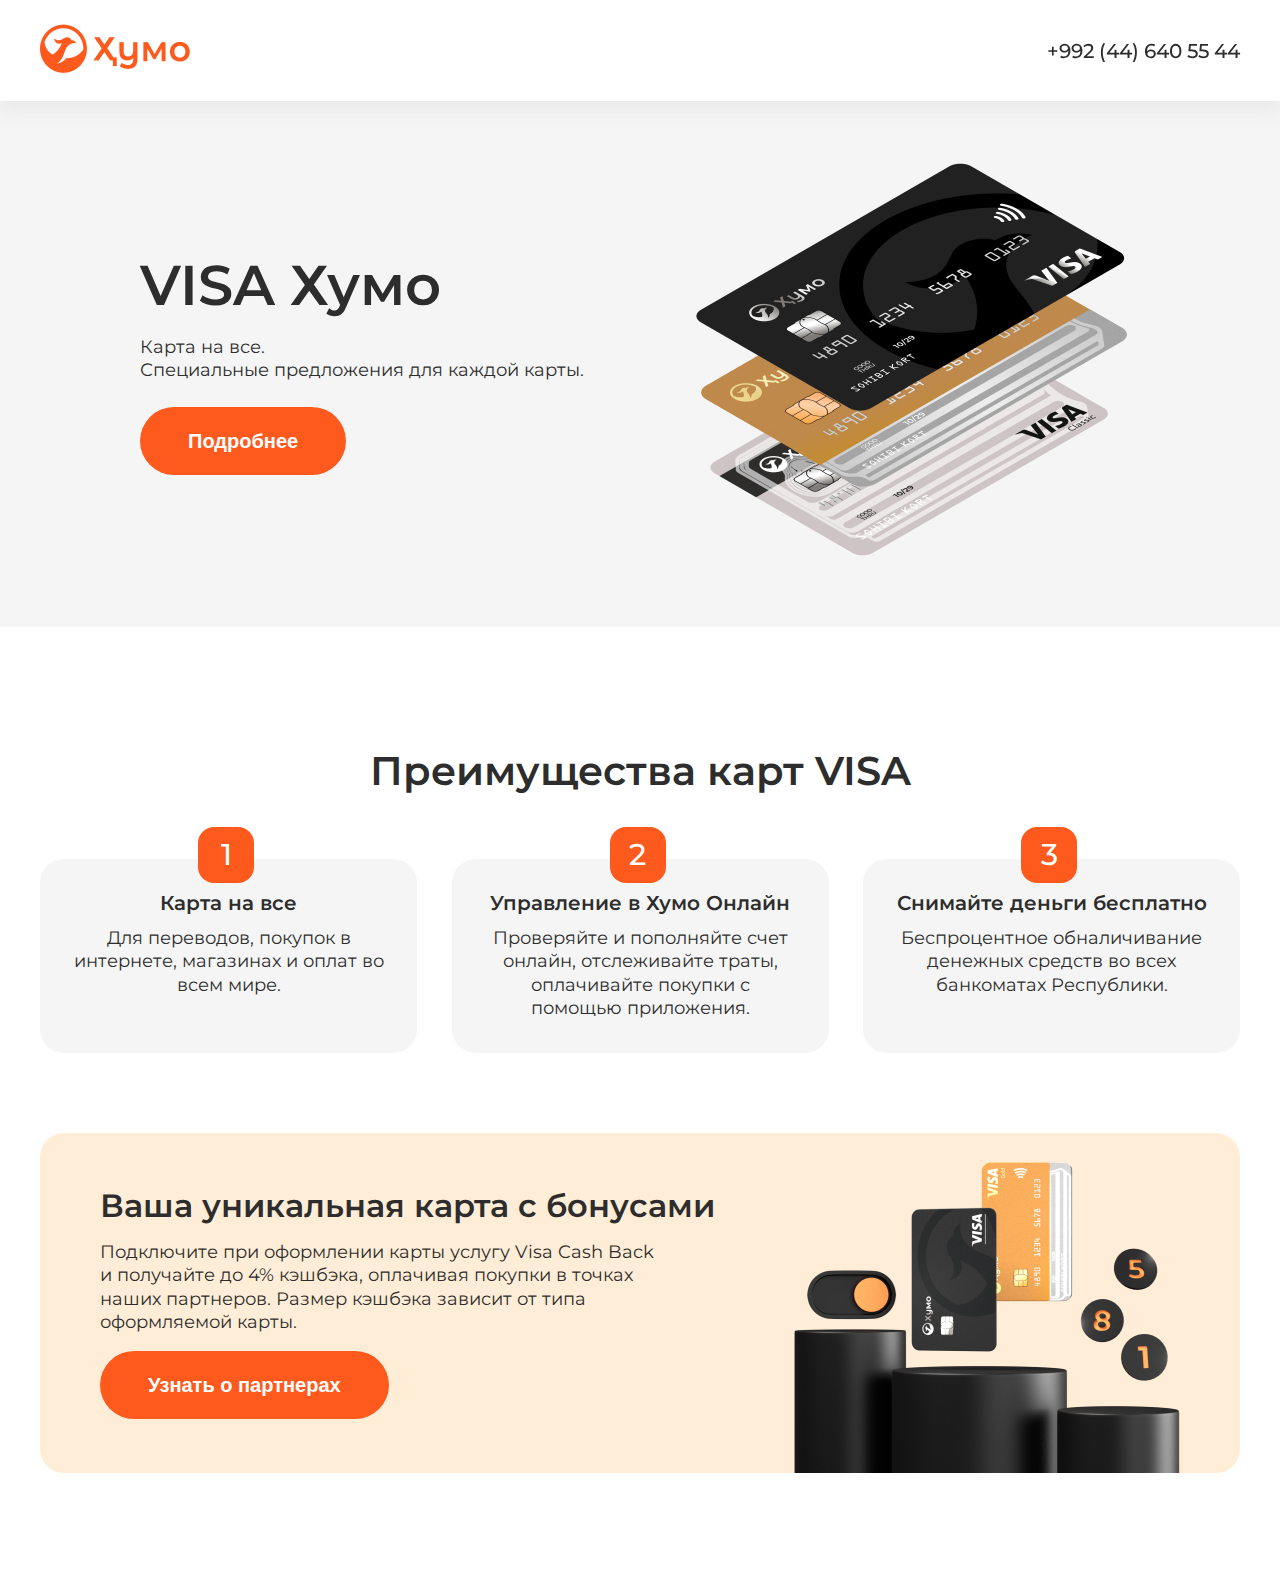
==== LandingPages/Visa/src/index.html @ 2d524076 "Added cashback banner" ====
<!DOCTYPE html>
<html lang="ru">
<head>
    <meta charset="UTF-8">
    <meta http-equiv="X-UA-Compatible" content="IE=edge">
    <meta name="viewport" content="width=device-width, initial-scale=1.0">
    <meta name="author" content="Nurullaev Mukhammad">
    <meta name="description" content="Landing page Visa Humo">
    <title>Document</title>
    <link rel="stylesheet" href="css/style.css">
    <link rel="preconnect" href="https://fonts.googleapis.com">
    <link rel="preconnect" href="https://fonts.gstatic.com" crossorigin>
    <link href="https://fonts.googleapis.com/css2?family=Montserrat:wght@400;500;600&display=swap" rel="stylesheet">
</head>
<body>

    <header>
        <nav class="menu">
            <div class="container">
                <ul class="menu__wrapper">
                    <li class="menu__item">
                        <a href="https://humo.tj/ru/" target="_blank">
                            <img src="img/logo/Main Logo.png" alt="Humo logo" class="menu__logo">
                        </a>
                    </li>
                    <li class="menu__item">
                        <a href="992446405544" class="menu__phone">+992 (44) 640 55 44</a>
                    </li>
                </ul>
            </div>
        </nav>
    </header>

    <main>
        <section class="promo">
            <div class="container">
                <div class="promo__wrapper">
                    <div class="promo__content">
                        <h1 class="promo__h1">VISA Хумо</h1>
                        <div class="promo__description">Карта на все.<br>Специальные предложения для каждой карты. </div>
                        <button class="promo__button" type="submit">Подробнее</button>
                    </div>
                    <img src="img/promo/Group 267.png" alt="Visa cards" class="promo__productImg">
                </div>
            </div>
        </section>

        <section class="advantage">
            <div class="container">
                <h2 class="advantage__h2">Преимущества карт VISA</h2>
                <div class="advantage__wrapper">
                    <div class="advantage__item">
                        <div class="advantage__number">1</div>
                        <div class="advantage__content">
                            <p class="advantage__title">Карта на все</p>
                            <p class="advantage__description">Для переводов, покупок в интернете, магазинах и оплат во всем мире.</p>
                        </div>
                    </div>
                    <div class="advantage__item">
                        <div class="advantage__number">2</div>
                        <div class="advantage__content">
                            <p class="advantage__title">Управление в Хумо Онлайн</p>
                            <p class="advantage__description">Проверяйте и пополняйте счет онлайн, отслеживайте траты, оплачивайте покупки с помощью приложения.</p>
                        </div>
                    </div>
                    <div class="advantage__item">
                        <div class="advantage__number">3</div>
                        <div class="advantage__content">
                            <p class="advantage__title">Снимайте деньги бесплатно</p>
                            <p class="advantage__description">Беспроцентное обналичивание денежных средств во всех банкоматах Республики.</p>
                        </div>
                    </div>
                </div>
            </div>
        </section>

        <section class="bonus">
            <div class="container">
                <div class="bonus__wrapper">
                    <div class="bonus__content">
                        <h3 class="bonus__h3">Ваша уникальная карта с бонусами</h3>
                        <p class="bonus__description">Подключите при оформлении карты услугу Visa Cash Back и получайте до 4% кэшбэка, оплачивая покупки в точках наших партнеров. Размер кэшбэка зависит от типа оформляемой карты.</p>
                        <button class="bonus__button" type="submit">Узнать о партнерах</button>
                    </div>
                    <img src="img/bonus/muhammad 9.png" alt="bonus img" class="bonus__img">
                </div>
            </div>
        </section>
    </main>
    <footer></footer>
</body>
</html>
---- LandingPages/Visa/src/css/style.css ----
@charset "UTF-8";
/* line 1, ../../../OneDrive/Рабочий стол/Humo/LandingPages/Visa/src/scss/style.scss */
* {
  padding: 0;
  margin: 0;
  box-sizing: border-box;
}

/* line 7, ../../../OneDrive/Рабочий стол/Humo/LandingPages/Visa/src/scss/style.scss */
html {
  font-family: 'Montserrat', sans-serif;
}

/* import base files */
/* background-color */
/* global-link-style */
/* global-hedline-styles */
/* global-text-style */
/* global-buttons-style */
/* import block files */
/* line 1, ../../../OneDrive/Рабочий стол/Humo/LandingPages/Visa/src/scss/blocks/_container.scss */
.container {
  max-width: 1200px;
  margin: 0 auto;
}

/* line 1, ../../../OneDrive/Рабочий стол/Humo/LandingPages/Visa/src/scss/blocks/_promo.scss */
.promo {
  background-color: #F5F5F5;
  padding: 160px 0 60px 0;
  margin-bottom: 120px;
}

/* line 6, ../../../OneDrive/Рабочий стол/Humo/LandingPages/Visa/src/scss/blocks/_promo.scss */
.promo__wrapper {
  width: 1000px;
  display: flex;
  justify-content: space-between;
  align-items: center;
  margin: 0 auto;
}

/* line 14, ../../../OneDrive/Рабочий стол/Humo/LandingPages/Visa/src/scss/blocks/_promo.scss */
.promo__h1 {
  font-size: 56px;
  font-weight: 600;
  line-height: 120%;
  color: #2d2d2d;
  margin-bottom: 16px;
}

/* line 19, ../../../OneDrive/Рабочий стол/Humo/LandingPages/Visa/src/scss/blocks/_promo.scss */
.promo__description {
  font-size: 18px;
  font-weight: 400;
  line-height: 130%;
  color: #2d2d2d;
  margin-bottom: 24px;
}

/* line 24, ../../../OneDrive/Рабочий стол/Humo/LandingPages/Visa/src/scss/blocks/_promo.scss */
.promo__button {
  background-color: #FF5A1E;
  border-radius: 100px;
  padding: 24px 48px;
  border: none;
  font-size: 20px;
  font-weight: 600;
  line-height: 100%;
  color: #fff;
}

/* line 28, ../../../OneDrive/Рабочий стол/Humo/LandingPages/Visa/src/scss/blocks/_promo.scss */
.promo__productImg {
  width: 450px;
}

/* line 1, ../../../OneDrive/Рабочий стол/Humo/LandingPages/Visa/src/scss/blocks/_header.scss */
.menu {
  background-color: #fff;
  box-shadow: 0px 8px 16px rgba(196, 196, 196, 0.25);
  position: fixed;
  top: 0;
  left: 0;
  width: 100%;
}

/* line 9, ../../../OneDrive/Рабочий стол/Humo/LandingPages/Visa/src/scss/blocks/_header.scss */
.menu__wrapper {
  padding: 24px 0;
  display: flex;
  justify-content: space-between;
  align-items: center;
}

/* line 17, ../../../OneDrive/Рабочий стол/Humo/LandingPages/Visa/src/scss/blocks/_header.scss */
.menu__logo {
  width: 150px;
}

/* line 21, ../../../OneDrive/Рабочий стол/Humo/LandingPages/Visa/src/scss/blocks/_header.scss */
.menu__phone {
  font-size: 20px;
  font-weight: 500;
  line-height: 130%;
  text-decoration: none;
  color: #2d2d2d;
}

/* line 24, ../../../OneDrive/Рабочий стол/Humo/LandingPages/Visa/src/scss/blocks/_header.scss */
.menu__item {
  list-style-type: none;
}

/* line 1, ../../../OneDrive/Рабочий стол/Humo/LandingPages/Visa/src/scss/blocks/_advantage.scss */
.advantage {
  margin-bottom: 80px;
}

/* line 4, ../../../OneDrive/Рабочий стол/Humo/LandingPages/Visa/src/scss/blocks/_advantage.scss */
.advantage__h2 {
  font-size: 40px;
  font-weight: 600;
  line-height: 120%;
  color: #2d2d2d;
  text-align: center;
  margin-bottom: 64px;
}

/* line 9, ../../../OneDrive/Рабочий стол/Humo/LandingPages/Visa/src/scss/blocks/_advantage.scss */
.advantage__wrapper {
  display: flex;
  justify-content: space-between;
  align-self: center;
}

/* line 15, ../../../OneDrive/Рабочий стол/Humo/LandingPages/Visa/src/scss/blocks/_advantage.scss */
.advantage__item {
  max-width: 377px;
  max-height: 202px;
  background-color: #F5F5F5;
  border-radius: 24px;
  padding: 32px 0;
  position: relative;
  z-index: -1;
}

/* line 25, ../../../OneDrive/Рабочий стол/Humo/LandingPages/Visa/src/scss/blocks/_advantage.scss */
.advantage__number {
  font-size: 30px;
  font-weight: 500;
  line-height: 120%;
  color: #fff;
  display: flex;
  justify-content: center;
  align-items: center;
  border-radius: 16px;
  background-color: #FF5A1E;
  width: 56px;
  height: 56px;
  position: absolute;
  top: -32px;
  left: 42%;
  margin-bottom: 18px;
}

/* line 43, ../../../OneDrive/Рабочий стол/Humo/LandingPages/Visa/src/scss/blocks/_advantage.scss */
.advantage__content {
  padding: 0 32px;
}

/* line 47, ../../../OneDrive/Рабочий стол/Humo/LandingPages/Visa/src/scss/blocks/_advantage.scss */
.advantage__title {
  font-size: 20px;
  font-weight: 600;
  line-height: 120%;
  color: #2d2d2d;
  text-align: center;
  margin-bottom: 12px;
}

/* line 56, ../../../OneDrive/Рабочий стол/Humo/LandingPages/Visa/src/scss/blocks/_advantage.scss */
.advantage__description {
  font-size: 18px;
  font-weight: 400;
  line-height: 130%;
  color: #2d2d2d;
  text-align: center;
}

/* line 1, ../../../OneDrive/Рабочий стол/Humo/LandingPages/Visa/src/scss/blocks/_bonus.scss */
.bonus {
  margin-bottom: 120px;
}

/* line 4, ../../../OneDrive/Рабочий стол/Humo/LandingPages/Visa/src/scss/blocks/_bonus.scss */
.bonus__wrapper {
  max-width: 1200px;
  max-height: 340px;
  background-color: #FFEDD7;
  display: flex;
  justify-content: space-between;
  align-items: center;
  padding: 0 60px;
  border-radius: 24px;
}

/* line 15, ../../../OneDrive/Рабочий стол/Humo/LandingPages/Visa/src/scss/blocks/_bonus.scss */
.bonus__content {
  max-width: 615px;
}

/* line 19, ../../../OneDrive/Рабочий стол/Humo/LandingPages/Visa/src/scss/blocks/_bonus.scss */
.bonus__h3 {
  font-size: 32px;
  font-weight: 600;
  line-height: 120%;
  color: #2d2d2d;
  padding-bottom: 16px;
}

/* line 24, ../../../OneDrive/Рабочий стол/Humo/LandingPages/Visa/src/scss/blocks/_bonus.scss */
.bonus__description {
  font-size: 18px;
  font-weight: 400;
  line-height: 130%;
  color: #2d2d2d;
  max-width: 560px;
  padding-bottom: 16px;
}

/* line 30, ../../../OneDrive/Рабочий стол/Humo/LandingPages/Visa/src/scss/blocks/_bonus.scss */
.bonus__button {
  background-color: #FF5A1E;
  border-radius: 100px;
  padding: 24px 48px;
  border: none;
  font-size: 20px;
  font-weight: 600;
  line-height: 100%;
  color: #fff;
}

/* line 34, ../../../OneDrive/Рабочий стол/Humo/LandingPages/Visa/src/scss/blocks/_bonus.scss */
.bonus__img {
  width: 396px;
}

/*# sourceMappingURL=style.css.map */
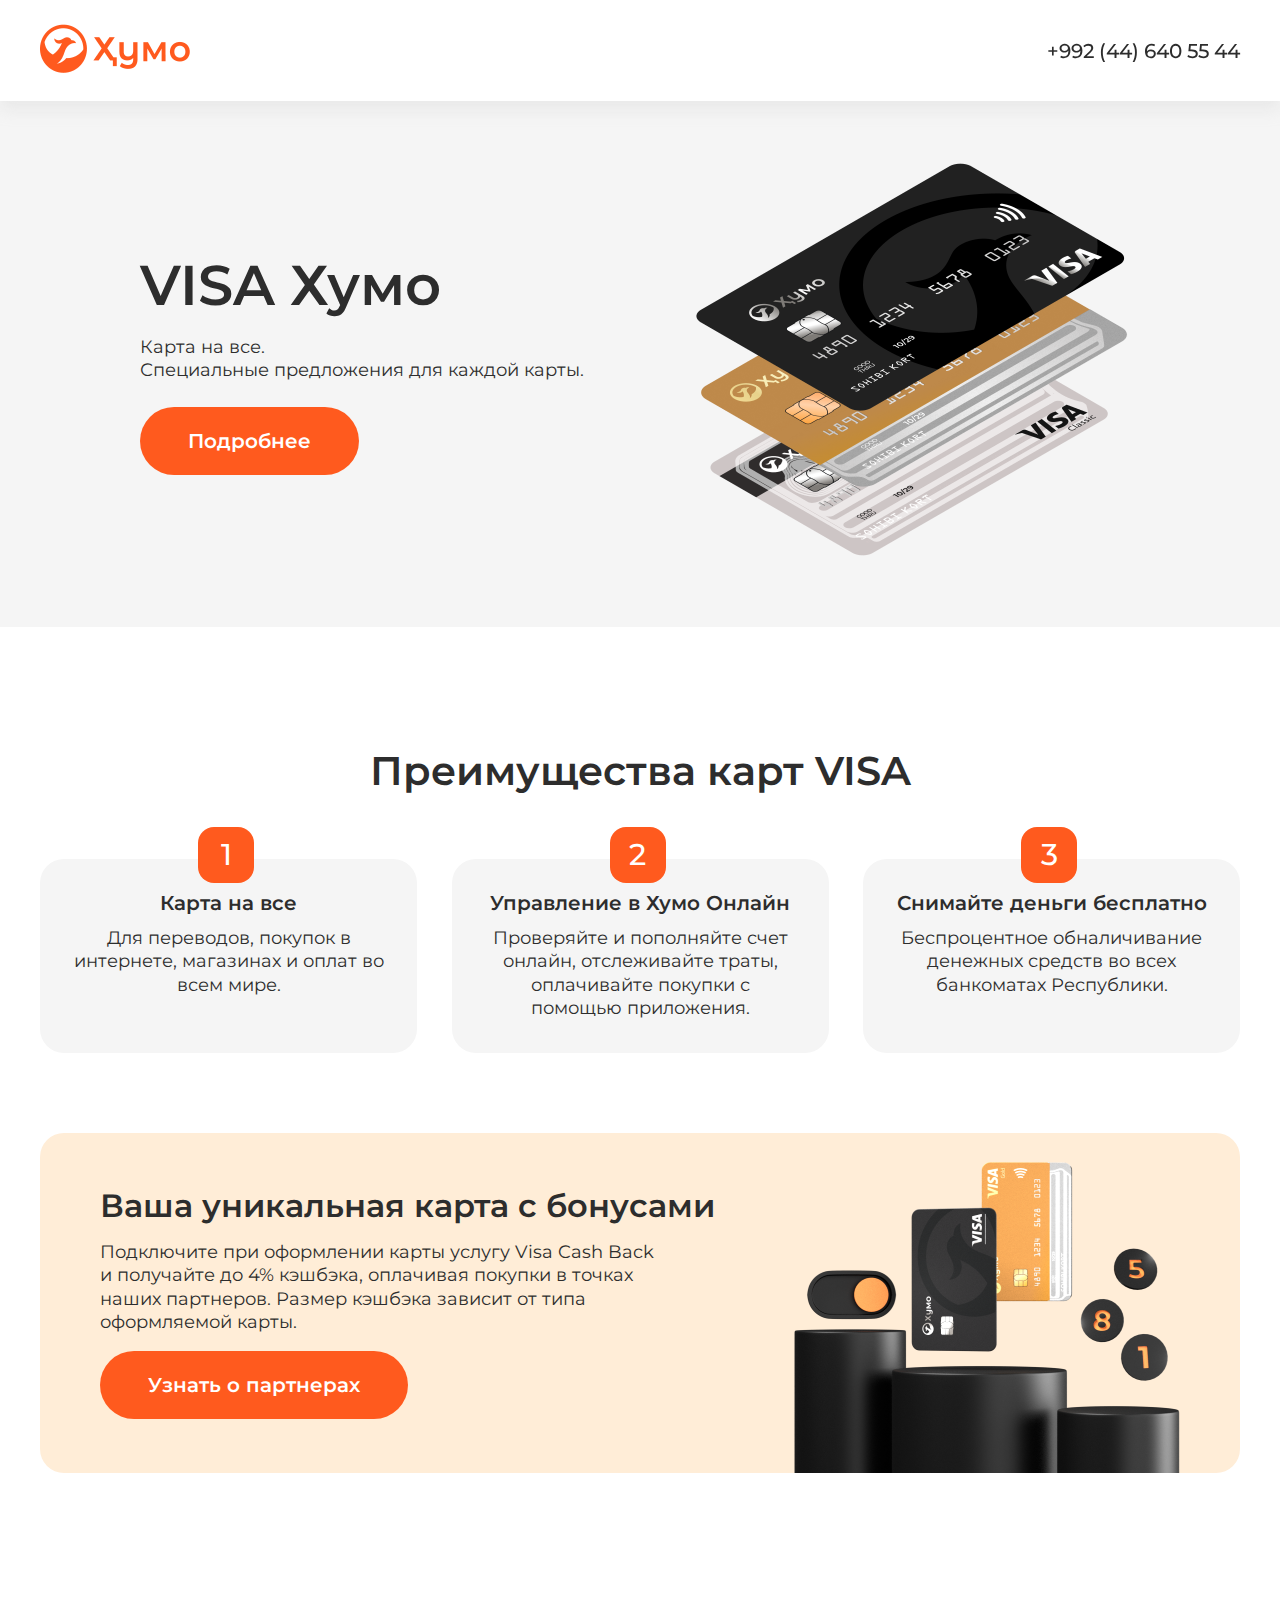
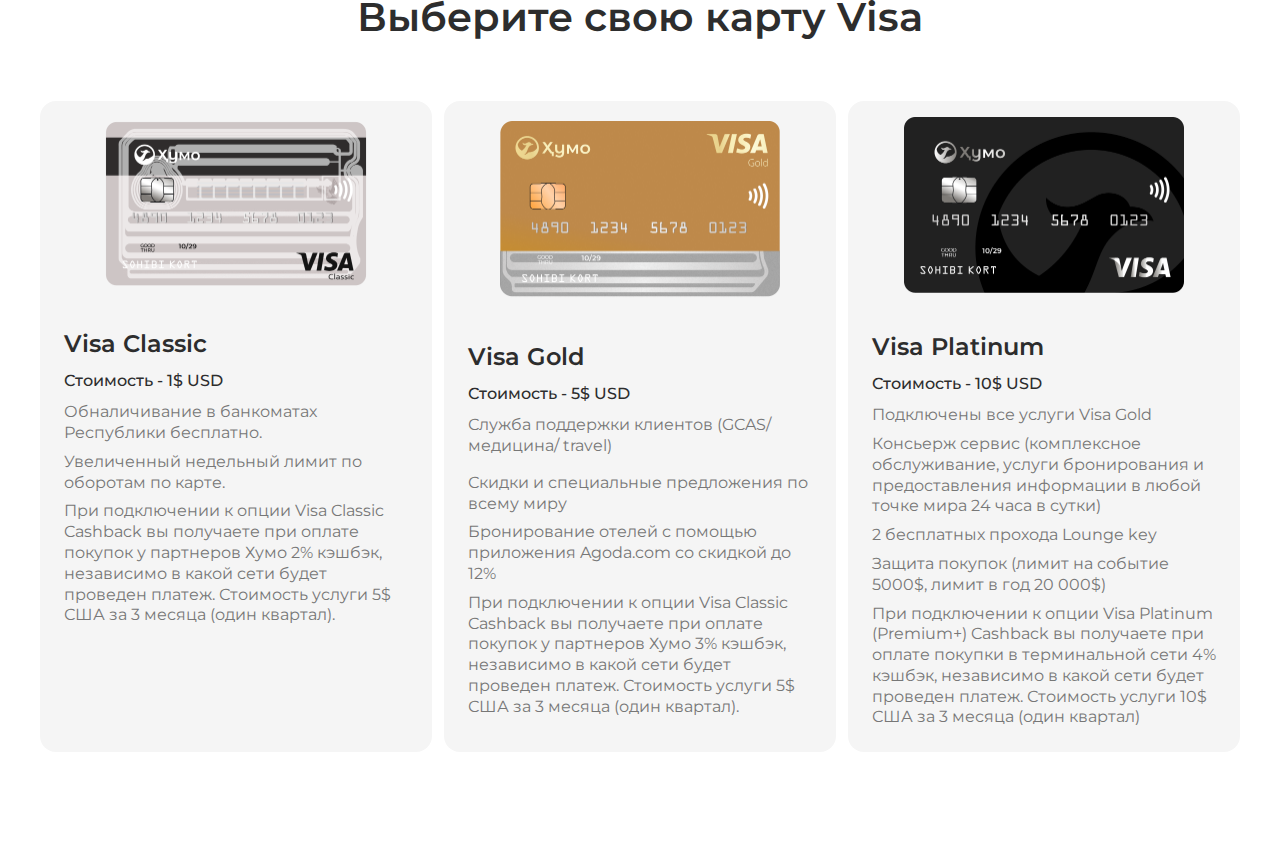
==== commit 4a984e6d: "Added edits and a new Cards section" ====
--- a/LandingPages/Visa/src/index.html
+++ b/LandingPages/Visa/src/index.html
@@ -86,6 +86,59 @@
                 </div>
             </div>
         </section>
+
+        <section class="cards">
+            <div class="container">
+                <h2 class="cards__h2">Выберите свою карту Visa</h2>
+                <div class="cards__wrapper">
+                    <div class="cards__item">
+                        <img src="img/cards/Visa/classic.png" alt="classic visa card" class="cards__img">
+                        <div class="cards__content">
+                            <h4 class="cards__h4">Visa Classic</h3>
+                            <p class="cards__price">Стоимость - 1$ USD</p>
+                            <p class="card__list-wrapper">
+                                <ul class="cards__description">
+                                    <li>Обналичивание в банкоматах Республики бесплатно.</li>
+                                    <li>Увеличенный недельный лимит по оборотам по карте.</li>
+                                    <li>При подключении к опции Visa Classic Cashback вы получаете при оплате покупок у партнеров Хумо 2% кэшбэк, независимо в какой сети будет проведен платеж.  Стоимость услуги 5$ США за 3 месяца (один квартал).</li>
+                                </ul>
+                            </p>
+                        </div>
+                    </div>
+                    <div class="cards__item">
+                        <img src="img/cards/Visa/gold.png" alt="gold visa card" class="cards__img">
+                        <div class="cards__content">
+                            <h4 class="cards__h4">Visa Gold</h3>
+                            <p class="cards__price">Стоимость - 5$ USD</p>
+                            <p class="card__list-wrapper">
+                                <ul class="cards__description">
+                                    <li>Служба поддержки клиентов (GCAS/ медицина/ travel)<li>
+                                    <li>Скидки и специальные предложения по всему миру</li>
+                                    <li>Бронирование отелей с помощью приложения Agoda.com со скидкой до 12%</li>
+                                    <li>При подключении к опции Visa Classic Cashback вы получаете при оплате покупок у партнеров Хумо 3% кэшбэк, независимо в какой сети будет проведен платеж.  Стоимость услуги 5$ США за 3 месяца (один квартал).</li>
+                                </ul>
+                            </p>
+                        </div>
+                    </div>
+                    <div class="cards__item">
+                        <img src="img/cards/Visa/Platinum.png" alt="platinum visa card" class="cards__img">
+                        <div class="cards__content">
+                            <h4 class="cards__h4">Visa Platinum</h3>
+                            <p class="cards__price">Стоимость - 10$ USD</p>
+                            <p class="card__list-wrapper">
+                                <ul class="cards__description">
+                                    <li>Подключены все услуги Visa Gold </li>
+                                    <li>Консьерж сервис (комплексное обслуживание, услуги бронирования и предоставления информации в любой точке мира 24 часа в сутки)</li>
+                                    <li>2 бесплатных прохода Lounge key</li>
+                                    <li>Защита покупок (лимит на событие 5000$, лимит в год 20 000$)</li>
+                                    <li>При подключении к опции Visa Platinum (Premium+) Cashback вы получаете при оплате покупки в терминальной сети 4% кэшбэк, независимо в какой сети будет проведен платеж. Стоимость услуги 10$ США за 3 месяца (один квартал)</li>
+                                </ul>
+                            </p>
+                        </div>
+                    </div>
+                </div>
+            </div>
+        </section>
     </main>
     <footer></footer>
 </body>
--- a/LandingPages/Visa/src/css/style.css
+++ b/LandingPages/Visa/src/css/style.css
@@ -7,7 +7,7 @@
 }
 
 /* line 7, ../../../OneDrive/Рабочий стол/Humo/LandingPages/Visa/src/scss/style.scss */
-html {
+html, button, input {
   font-family: 'Montserrat', sans-serif;
 }
 
@@ -33,7 +33,7 @@
 
 /* line 6, ../../../OneDrive/Рабочий стол/Humo/LandingPages/Visa/src/scss/blocks/_promo.scss */
 .promo__wrapper {
-  width: 1000px;
+  max-width: 1000px;
   display: flex;
   justify-content: space-between;
   align-items: center;
@@ -68,11 +68,12 @@
   font-weight: 600;
   line-height: 100%;
   color: #fff;
+  cursor: pointer;
 }
 
 /* line 28, ../../../OneDrive/Рабочий стол/Humo/LandingPages/Visa/src/scss/blocks/_promo.scss */
 .promo__productImg {
-  width: 450px;
+  max-width: 450px;
 }
 
 /* line 1, ../../../OneDrive/Рабочий стол/Humo/LandingPages/Visa/src/scss/blocks/_header.scss */
@@ -239,6 +240,7 @@
   font-weight: 600;
   line-height: 100%;
   color: #fff;
+  cursor: pointer;
 }
 
 /* line 34, ../../../OneDrive/Рабочий стол/Humo/LandingPages/Visa/src/scss/blocks/_bonus.scss */
@@ -246,4 +248,75 @@
   width: 396px;
 }
 
+/* line 1, ../../../OneDrive/Рабочий стол/Humo/LandingPages/Visa/src/scss/blocks/_cards.scss */
+.cards {
+  margin-bottom: 100px;
+}
+
+/* line 4, ../../../OneDrive/Рабочий стол/Humo/LandingPages/Visa/src/scss/blocks/_cards.scss */
+.cards__h2 {
+  font-size: 40px;
+  font-weight: 600;
+  line-height: 120%;
+  color: #2d2d2d;
+  text-align: center;
+  margin-bottom: 60px;
+}
+
+/* line 9, ../../../OneDrive/Рабочий стол/Humo/LandingPages/Visa/src/scss/blocks/_cards.scss */
+.cards__wrapper {
+  display: flex;
+  justify-content: space-between;
+  align-items: top;
+}
+
+/* line 15, ../../../OneDrive/Рабочий стол/Humo/LandingPages/Visa/src/scss/blocks/_cards.scss */
+.cards__item {
+  max-width: 392px;
+  max-height: 675px;
+  padding: 16px 24px;
+  border-radius: 16px;
+  background-color: #F5F5F5;
+}
+
+/* line 23, ../../../OneDrive/Рабочий стол/Humo/LandingPages/Visa/src/scss/blocks/_cards.scss */
+.cards__img {
+  max-width: 280px;
+  display: block;
+  margin: 0 auto;
+  padding-bottom: 40px;
+}
+
+/* line 30, ../../../OneDrive/Рабочий стол/Humo/LandingPages/Visa/src/scss/blocks/_cards.scss */
+.cards__h4 {
+  font-size: 24px;
+  font-weight: 600;
+  line-height: 120%;
+  color: #2d2d2d;
+  padding-bottom: 12px;
+}
+
+/* line 35, ../../../OneDrive/Рабочий стол/Humo/LandingPages/Visa/src/scss/blocks/_cards.scss */
+.cards__price {
+  font-size: 16px;
+  font-weight: 500;
+  line-height: 120%;
+  color: #2d2d2d;
+  padding-bottom: 12px;
+}
+
+/* line 43, ../../../OneDrive/Рабочий стол/Humo/LandingPages/Visa/src/scss/blocks/_cards.scss */
+.cards__description {
+  font-size: 16px;
+  font-weight: 400;
+  line-height: 130%;
+  color: #777777;
+}
+
+/* line 50, ../../../OneDrive/Рабочий стол/Humo/LandingPages/Visa/src/scss/blocks/_cards.scss */
+.cards li {
+  padding-bottom: 8px;
+  list-style: none;
+}
+
 /*# sourceMappingURL=style.css.map */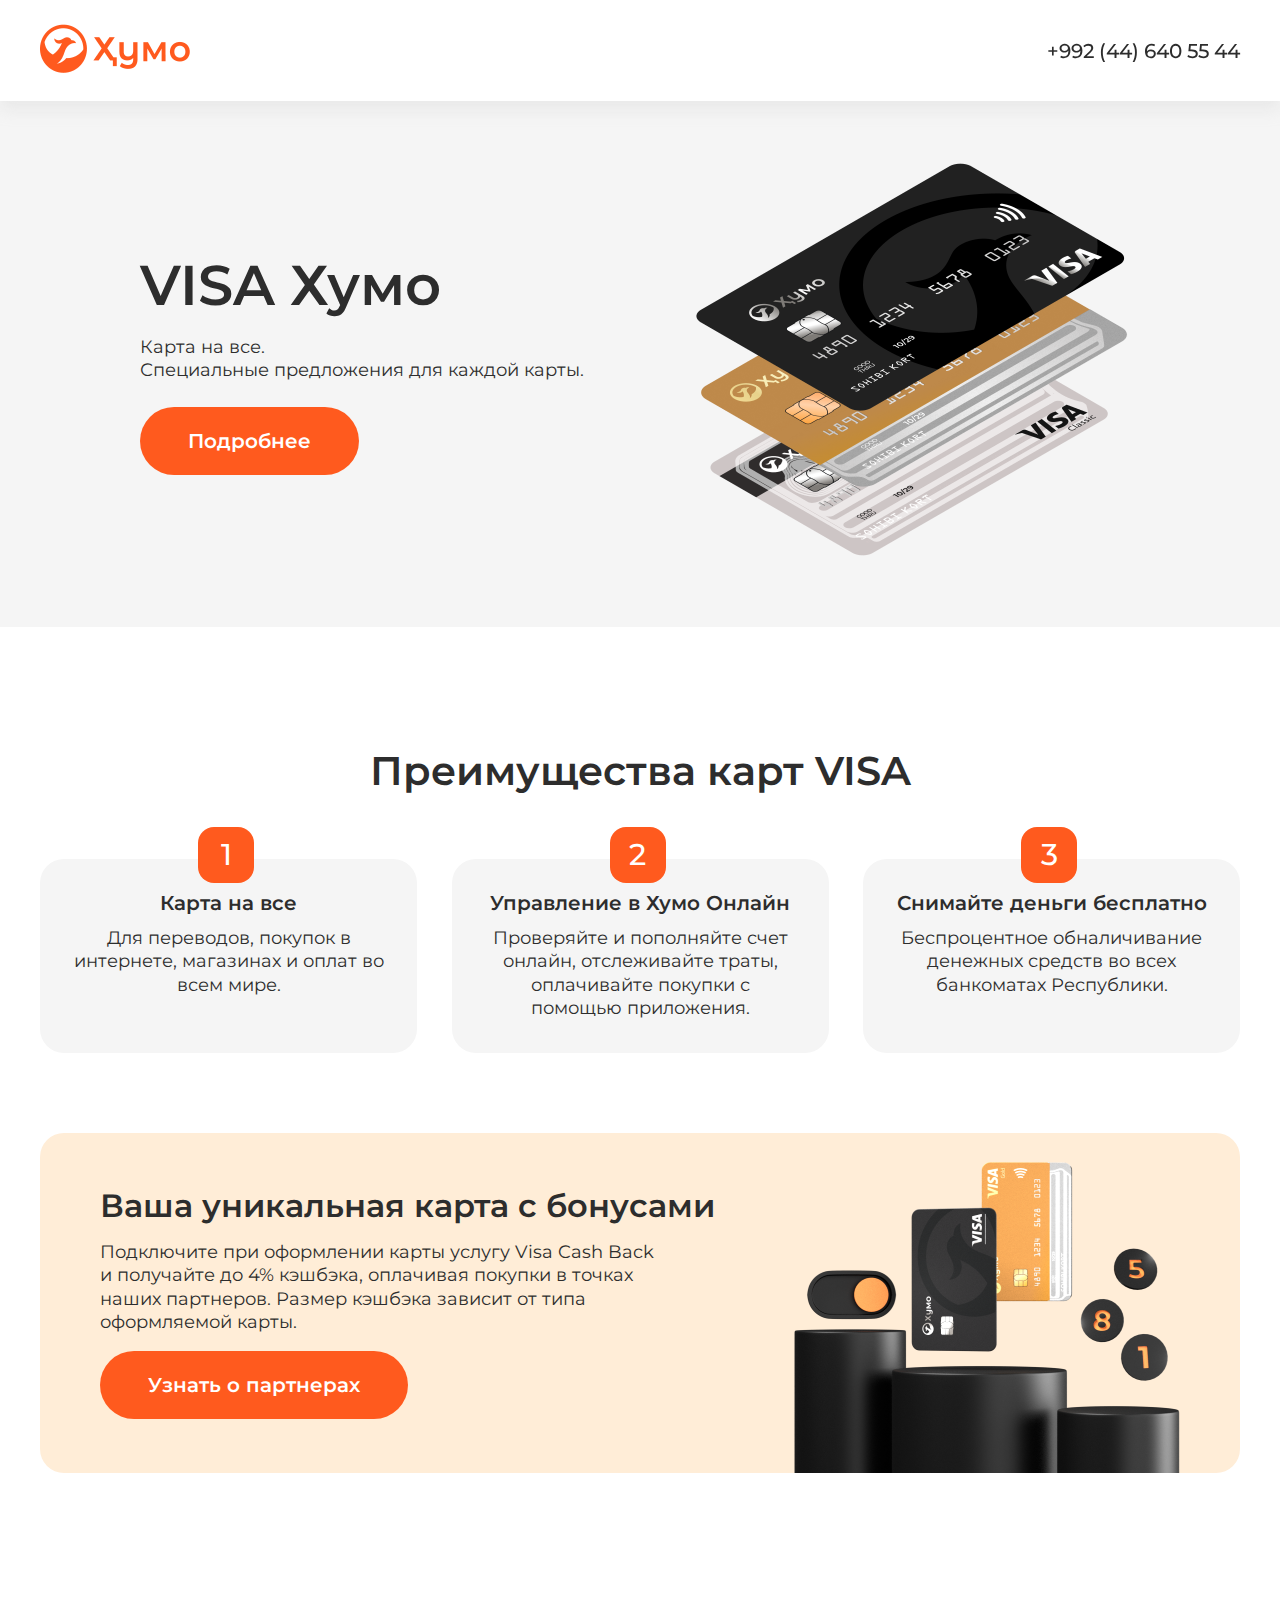
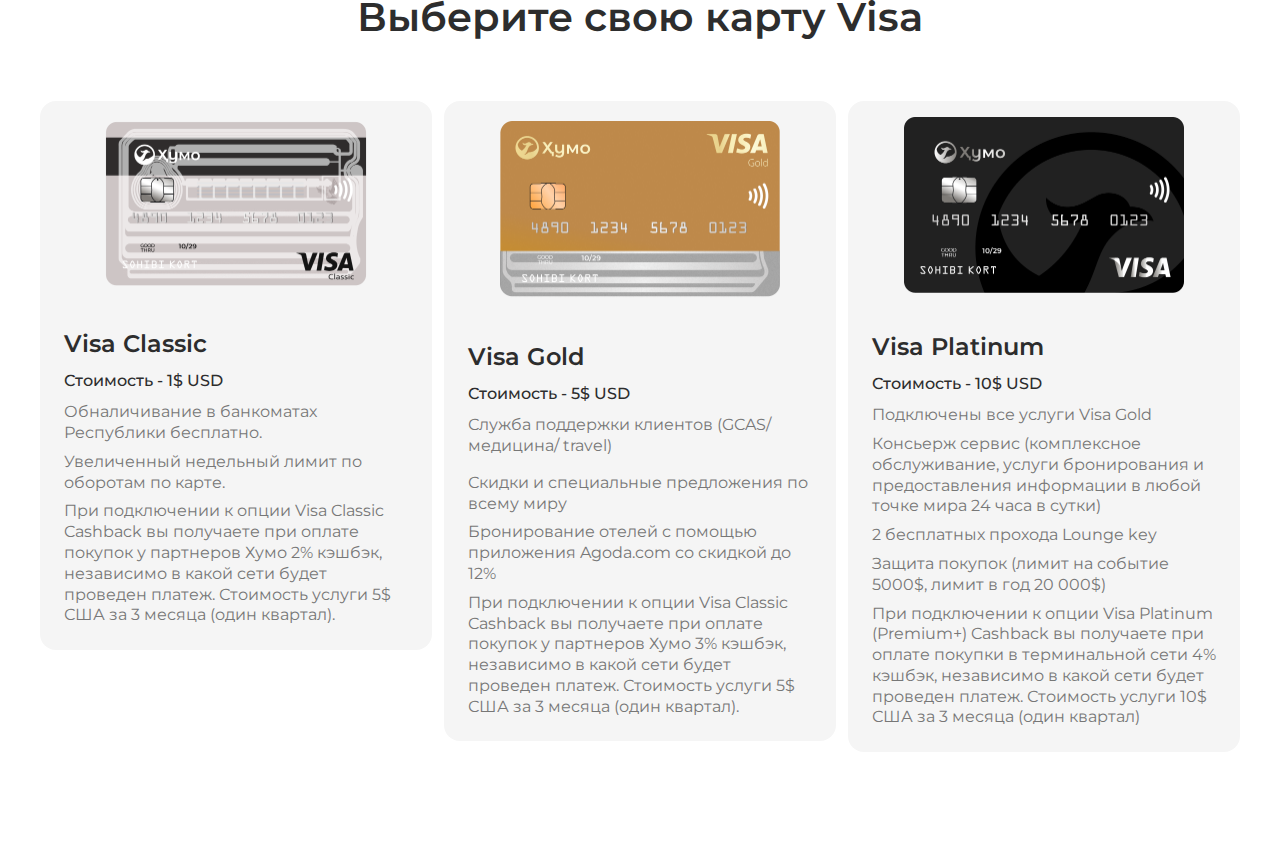
==== commit 665e2950: "Added edits to the Carts section" ====
--- a/LandingPages/Visa/src/index.html
+++ b/LandingPages/Visa/src/index.html
@@ -24,7 +24,7 @@
                         </a>
                     </li>
                     <li class="menu__item">
-                        <a href="992446405544" class="menu__phone">+992 (44) 640 55 44</a>
+                        <a href="tel:+992446405544" class="menu__phone">+992 (44) 640 55 44</a>
                     </li>
                 </ul>
             </div>
--- a/LandingPages/Visa/src/css/style.css
+++ b/LandingPages/Visa/src/css/style.css
@@ -273,7 +273,7 @@
 /* line 15, ../../../OneDrive/Рабочий стол/Humo/LandingPages/Visa/src/scss/blocks/_cards.scss */
 .cards__item {
   max-width: 392px;
-  max-height: 675px;
+  max-height: max-content;
   padding: 16px 24px;
   border-radius: 16px;
   background-color: #F5F5F5;
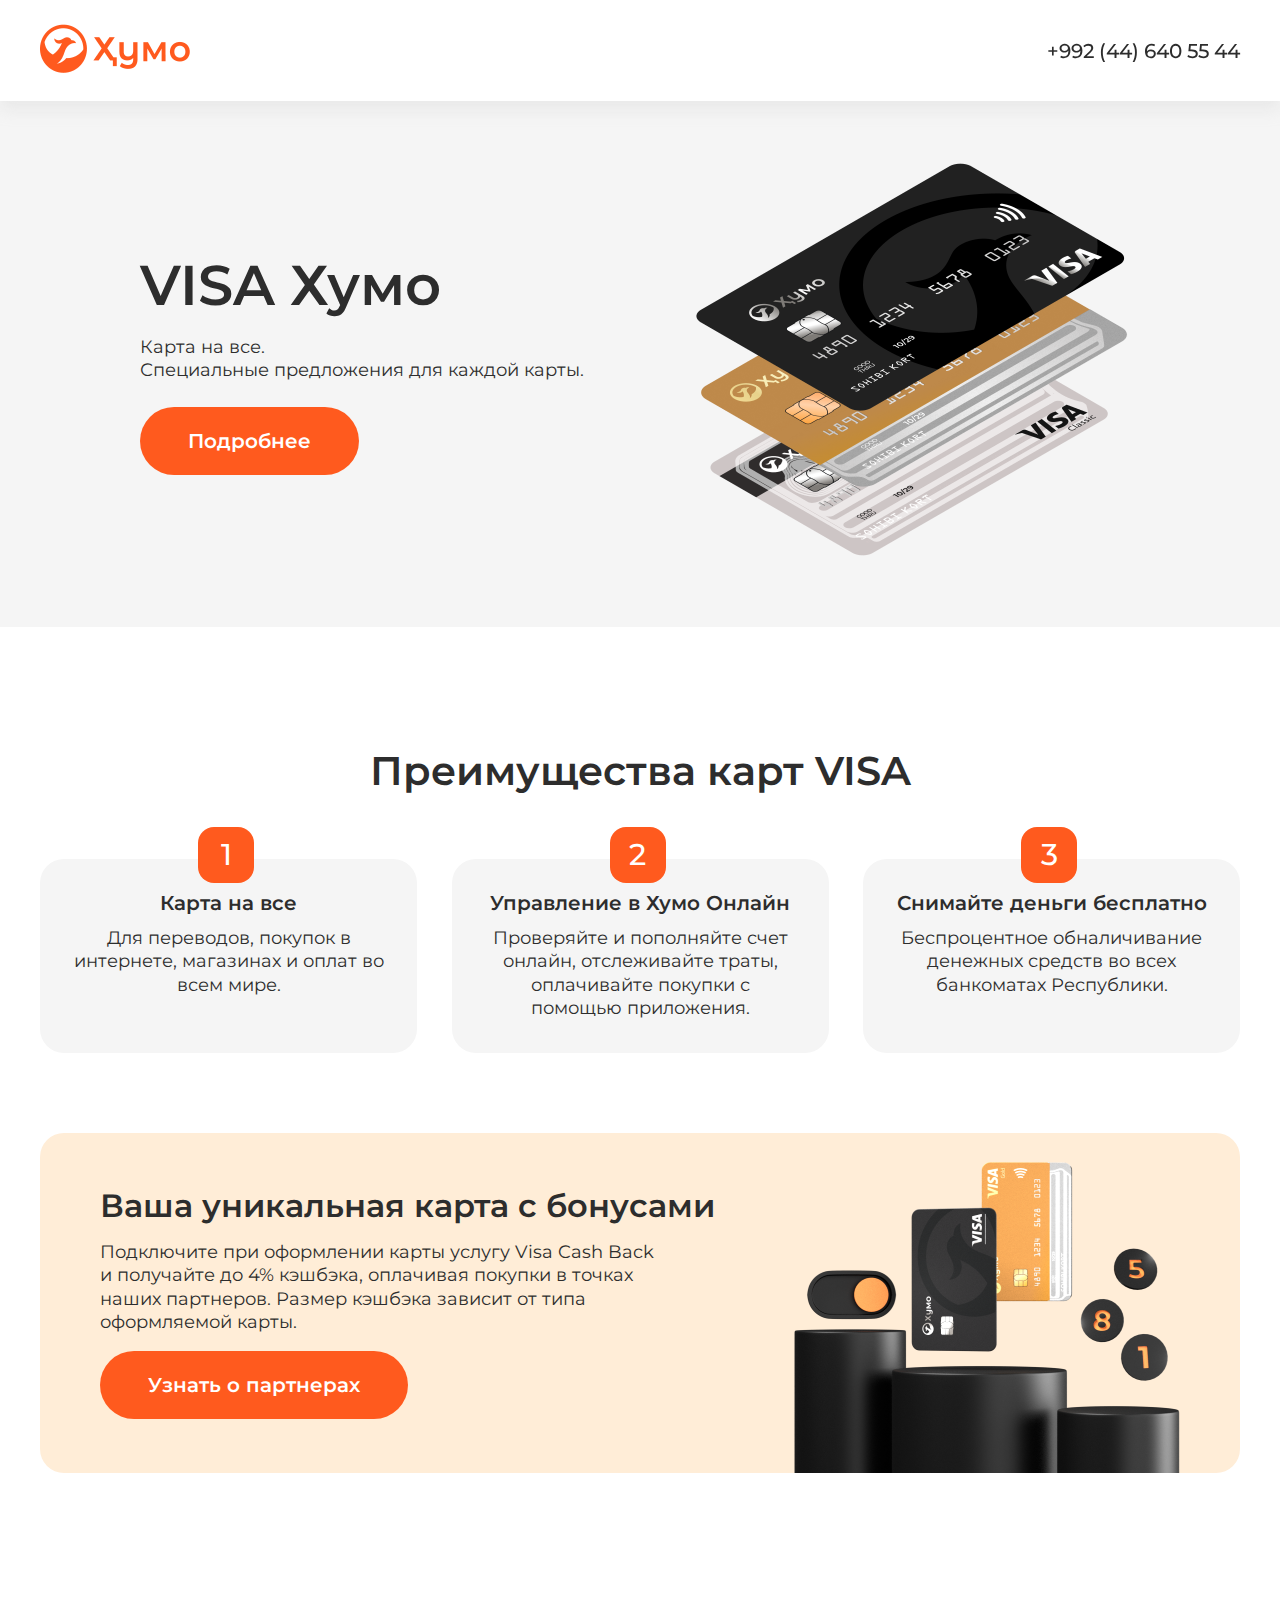
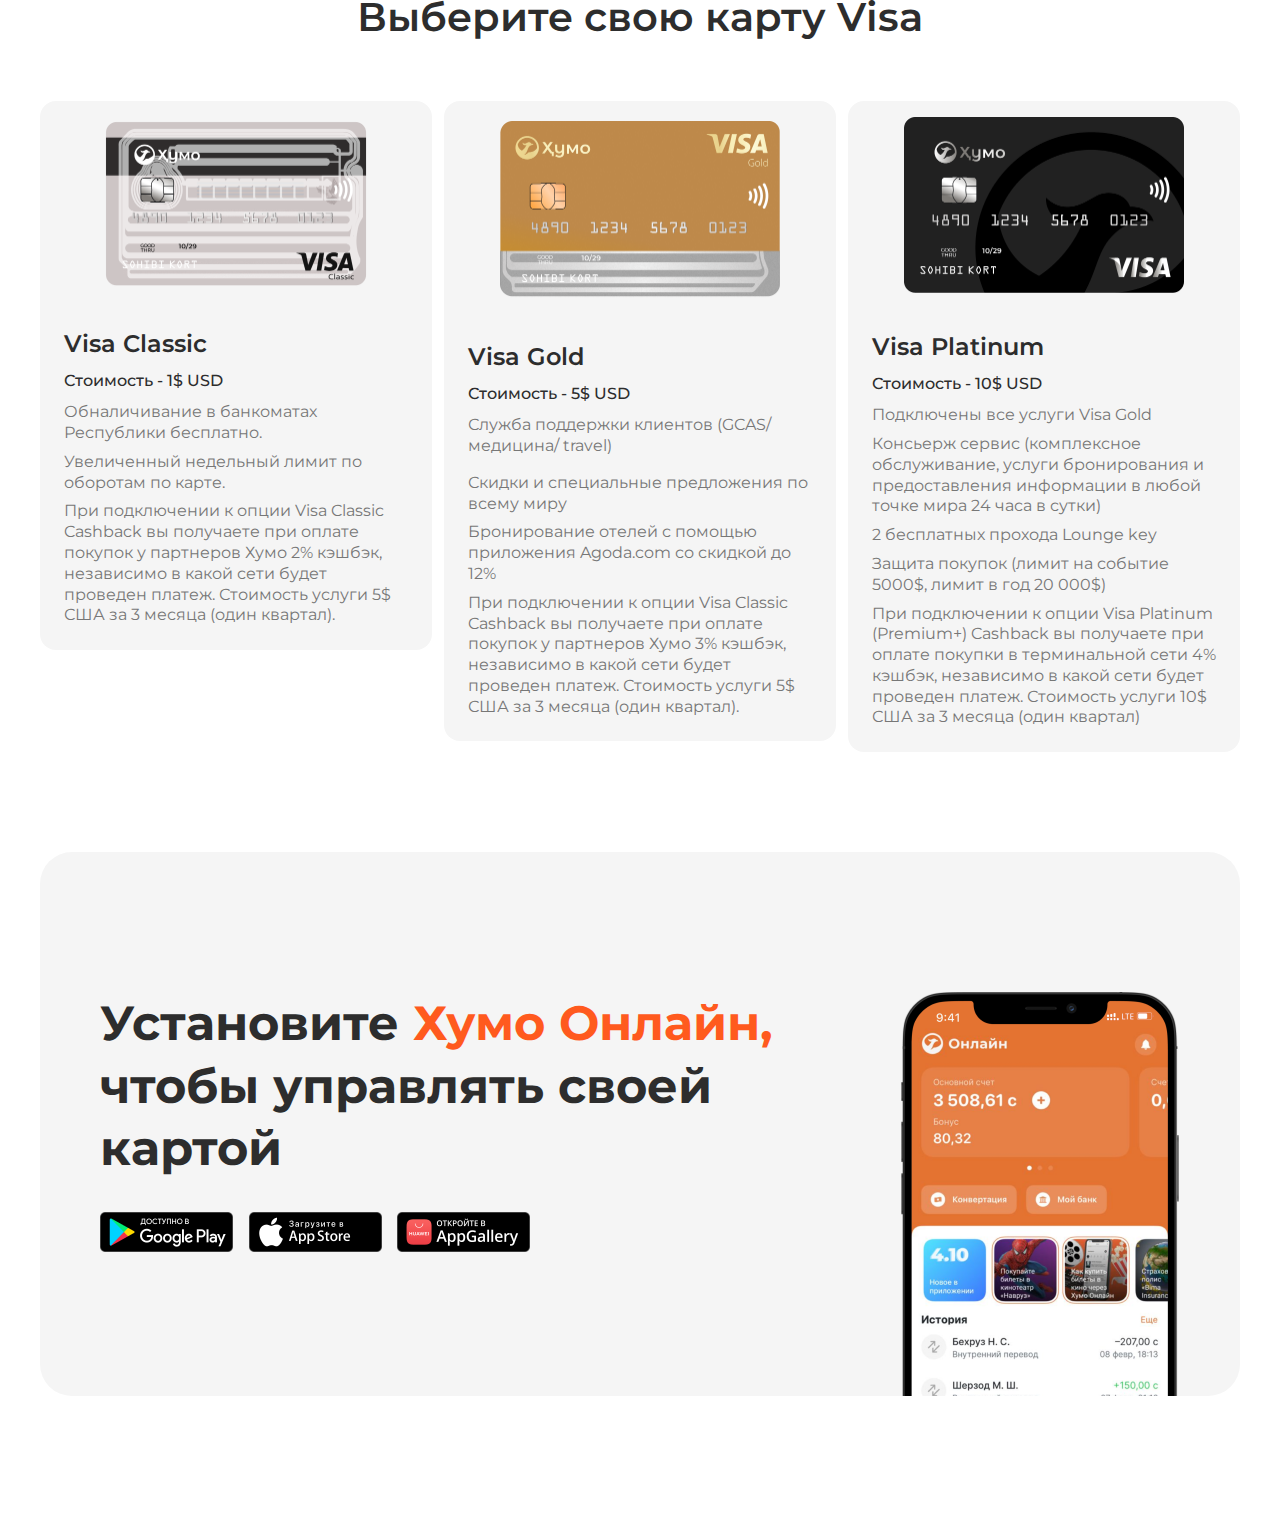
==== commit 763b82fe: "Added a banner section" ====
--- a/LandingPages/Visa/src/index.html
+++ b/LandingPages/Visa/src/index.html
@@ -139,6 +139,24 @@
                 </div>
             </div>
         </section>
+
+        <section class="banner">
+            <div class="container">
+                <div class="banner__wrapper">
+                    <div class="banner__content">
+                        <div class="banner__info">
+                            <p class="banner__title">Установите <span>Хумо Онлайн,</span> чтобы управлять своей картой</p>
+                            <div class="banner__links-wrapper">
+                                <a href="#" target="_blank"><img src="img/banners/google play.png" alt="google play" class="banner__link-item"></a>
+                                <a href="#" target="_blank"><img src="img/banners/app store.png" alt="app store" class="banner__link-item"></a>
+                                <a href="#" target="_blank"><img src="img/banners/app gallery.png" alt="app gallery" class="banner__link-item"></a>
+                            </div>
+                        </div>
+                        <img src="img/banners/img.png" alt="humo online" class="banner__img">
+                    </div>
+                </div>
+            </div>
+        </section>
     </main>
     <footer></footer>
 </body>
--- a/LandingPages/Visa/src/css/style.css
+++ b/LandingPages/Visa/src/css/style.css
@@ -319,4 +319,61 @@
   list-style: none;
 }
 
+/* line 1, ../../../OneDrive/Рабочий стол/Humo/LandingPages/Visa/src/scss/blocks/__banner.scss */
+.banner {
+  margin-bottom: 120px;
+}
+
+/* line 4, ../../../OneDrive/Рабочий стол/Humo/LandingPages/Visa/src/scss/blocks/__banner.scss */
+.banner__wrapper {
+  max-width: 1200px;
+  max-height: max-content;
+  background-color: #F5F5F5;
+  border-radius: 32px;
+  padding: 140px 60px 0 60px;
+}
+
+/* line 12, ../../../OneDrive/Рабочий стол/Humo/LandingPages/Visa/src/scss/blocks/__banner.scss */
+.banner__content {
+  max-width: 1080px;
+  display: flex;
+  justify-content: space-between;
+  align-items: flex-start;
+}
+
+/* line 19, ../../../OneDrive/Рабочий стол/Humo/LandingPages/Visa/src/scss/blocks/__banner.scss */
+.banner__title {
+  font-size: 48px;
+  font-weight: bold;
+  line-height: 130%;
+  color: #2d2d2d;
+  display: block;
+  max-width: 700px;
+  margin-bottom: 32px;
+}
+
+/* line 28, ../../../OneDrive/Рабочий стол/Humo/LandingPages/Visa/src/scss/blocks/__banner.scss */
+.banner__title span {
+  color: #FF5A1E;
+}
+
+/* line 33, ../../../OneDrive/Рабочий стол/Humo/LandingPages/Visa/src/scss/blocks/__banner.scss */
+.banner__links-wrapper {
+  display: flex;
+  justify-content: space-between;
+  align-items: center;
+  max-width: 430px;
+}
+
+/* line 40, ../../../OneDrive/Рабочий стол/Humo/LandingPages/Visa/src/scss/blocks/__banner.scss */
+.banner__link-item {
+  max-width: 133px;
+  max-height: 40px;
+}
+
+/* line 47, ../../../OneDrive/Рабочий стол/Humo/LandingPages/Visa/src/scss/blocks/__banner.scss */
+.banner__img {
+  max-width: 280px;
+}
+
 /*# sourceMappingURL=style.css.map */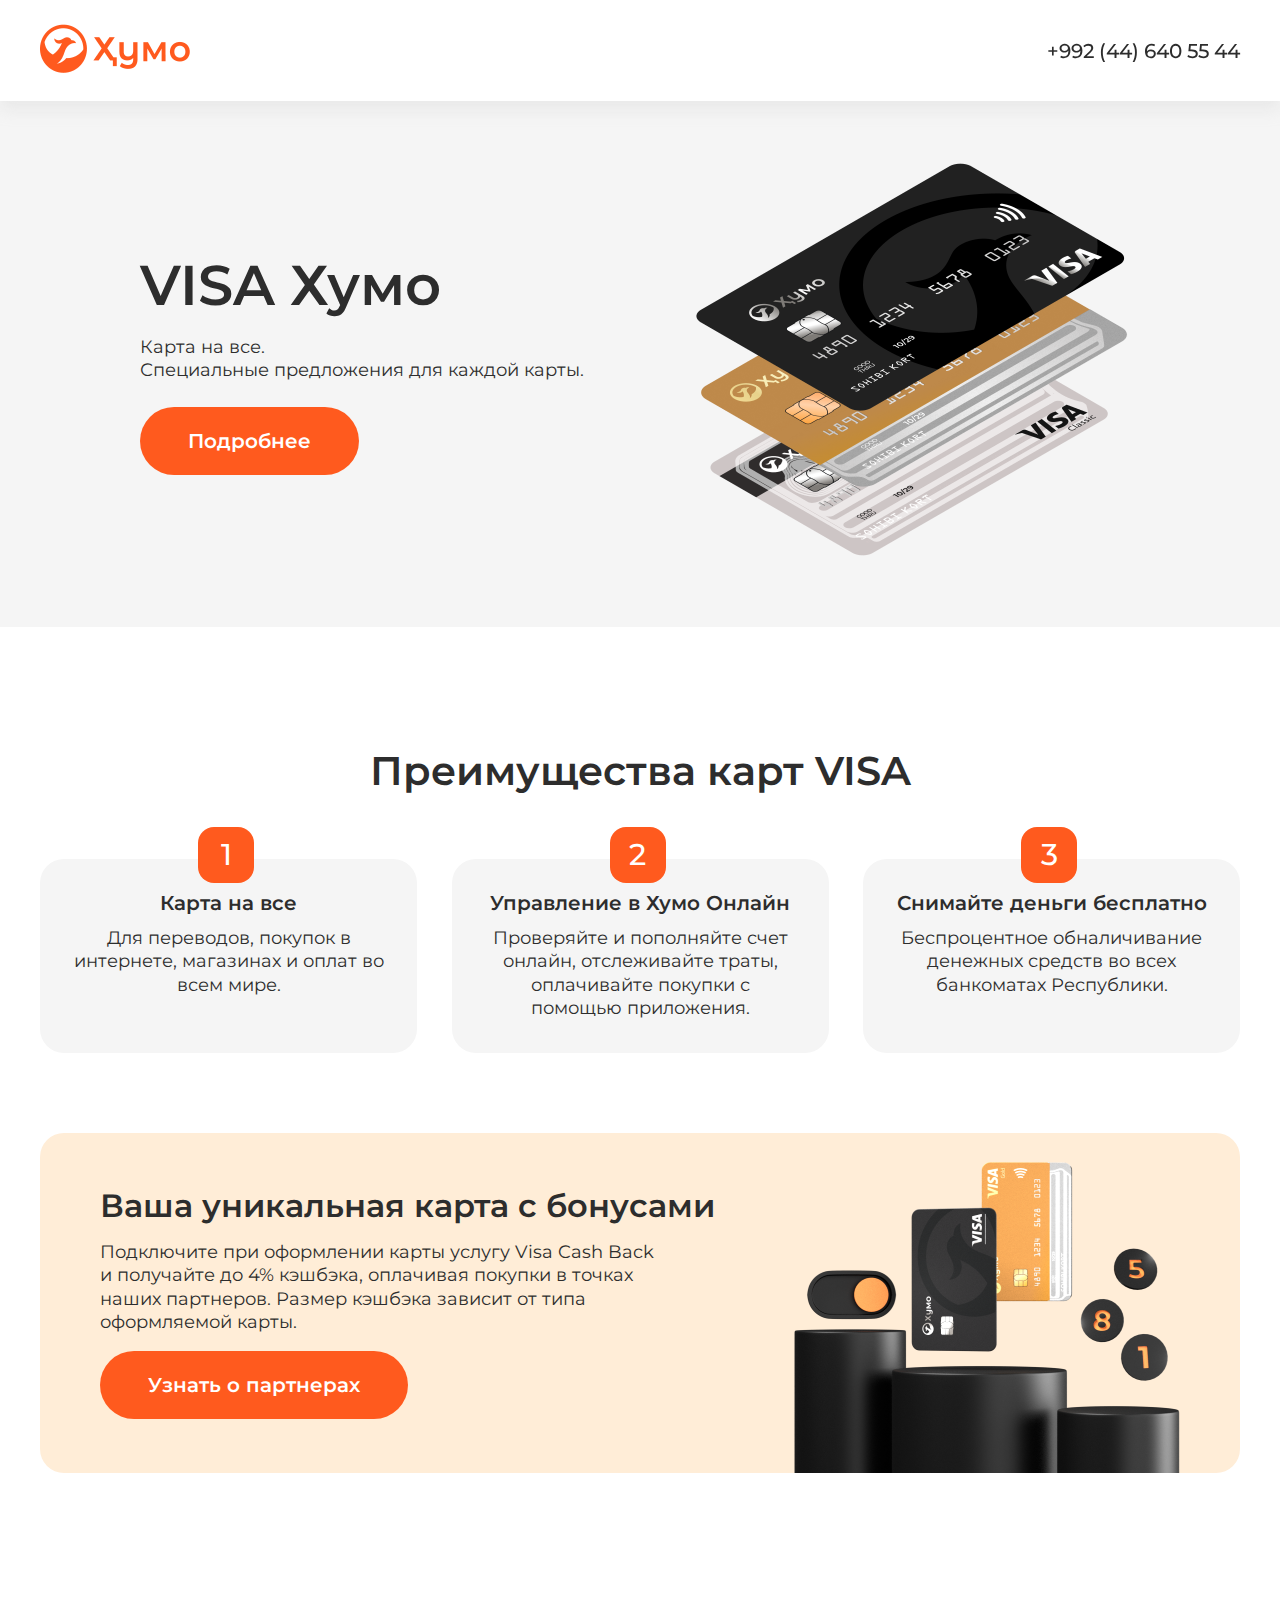
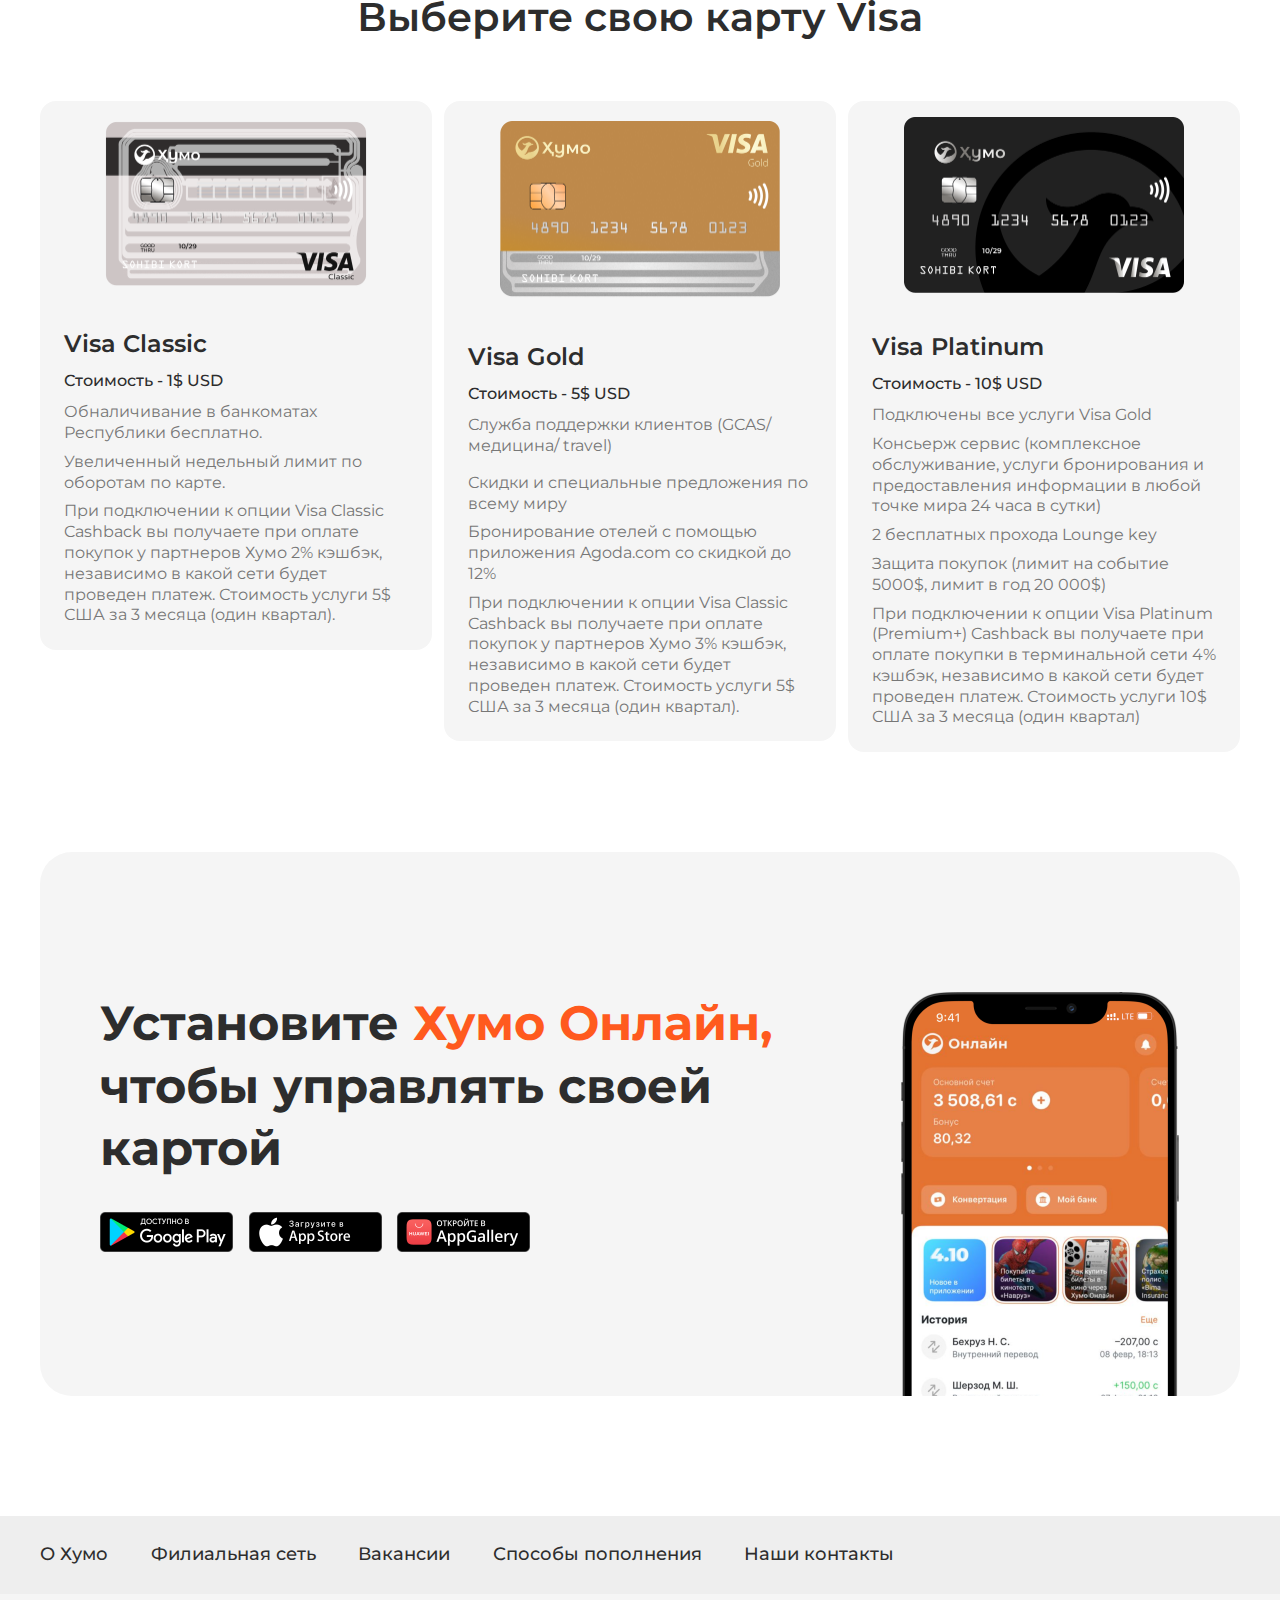
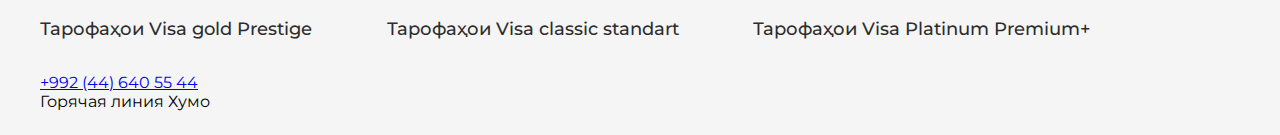
==== commit 059ef703: "footer in progress" ====
--- a/LandingPages/Visa/src/index.html
+++ b/LandingPages/Visa/src/index.html
@@ -158,6 +158,35 @@
             </div>
         </section>
     </main>
-    <footer></footer>
+
+    <footer class="footer">
+
+        <div class="footer__docmentation">
+            <div class="container">
+                <div class="footer__links-wrapper">
+                    <a href="#" target="_blank" class="footer__doc-link">О Хумо</a>
+                    <a href="#" target="_blank" class="footer__doc-link">Филиальная сеть</a>
+                    <a href="#" target="_blank" class="footer__doc-link">Вакансии</a>
+                    <a href="#" target="_blank" class="footer__doc-link">Способы пополнения</a>
+                    <a href="#" target="_blank" class="footer__doc-link">Наши контакты</a>
+                </div>
+            </div>
+        </div>
+
+        <div class="footer__main">
+            <div class="container">
+                <div class="footer__tariffs">
+                    <a href="#" target="_blank" class="footer__tariff-link">Тарофаҳои Visa gold Prestige</a>
+                    <a href="#" target="_blank" class="footer__tariff-link">Тарофаҳои Visa classic standart</a>
+                    <a href="#" target="_blank" class="footer__tariff-link">Тарофаҳои Visa Platinum Premium+</a>
+                </div>
+
+                <div class="footer__hotline">
+                    <a href="tel:+992446405544" target="_blank" class="footer__phone">+992 (44) 640 55 44</a>
+                    <p class="footer__phone-info">Горячая линия Хумо</p>
+                </div>
+            </div>
+        </div>
+    </footer>
 </body>
 </html>--- a/LandingPages/Visa/src/css/style.css
+++ b/LandingPages/Visa/src/css/style.css
@@ -376,4 +376,53 @@
   max-width: 280px;
 }
 
+/* line 3, ../../../OneDrive/Рабочий стол/Humo/LandingPages/Visa/src/scss/blocks/__footer.scss */
+.footer__docmentation {
+  max-height: max-content;
+  padding: 27px 0;
+  background-color: #EEEEEE;
+}
+
+/* line 9, ../../../OneDrive/Рабочий стол/Humo/LandingPages/Visa/src/scss/blocks/__footer.scss */
+.footer__links-wrapper {
+  max-width: 854px;
+  display: flex;
+  justify-content: space-between;
+  align-items: center;
+}
+
+/* line 16, ../../../OneDrive/Рабочий стол/Humo/LandingPages/Visa/src/scss/blocks/__footer.scss */
+.footer__doc-link {
+  font-size: 18px;
+  font-weight: 500;
+  line-height: 130%;
+  color: #2d2d2d;
+  text-decoration: none;
+}
+
+/* line 21, ../../../OneDrive/Рабочий стол/Humo/LandingPages/Visa/src/scss/blocks/__footer.scss */
+.footer__main {
+  max-height: max-content;
+  padding: 24px 0;
+  background-color: #F5F5F5;
+}
+
+/* line 27, ../../../OneDrive/Рабочий стол/Humo/LandingPages/Visa/src/scss/blocks/__footer.scss */
+.footer__tariffs {
+  max-width: 1050px;
+  display: flex;
+  justify-content: space-between;
+  align-items: center;
+  margin-bottom: 32px;
+}
+
+/* line 35, ../../../OneDrive/Рабочий стол/Humo/LandingPages/Visa/src/scss/blocks/__footer.scss */
+.footer__tariff-link {
+  font-size: 18px;
+  font-weight: 500;
+  line-height: 130%;
+  color: #2d2d2d;
+  text-decoration: none;
+}
+
 /*# sourceMappingURL=style.css.map */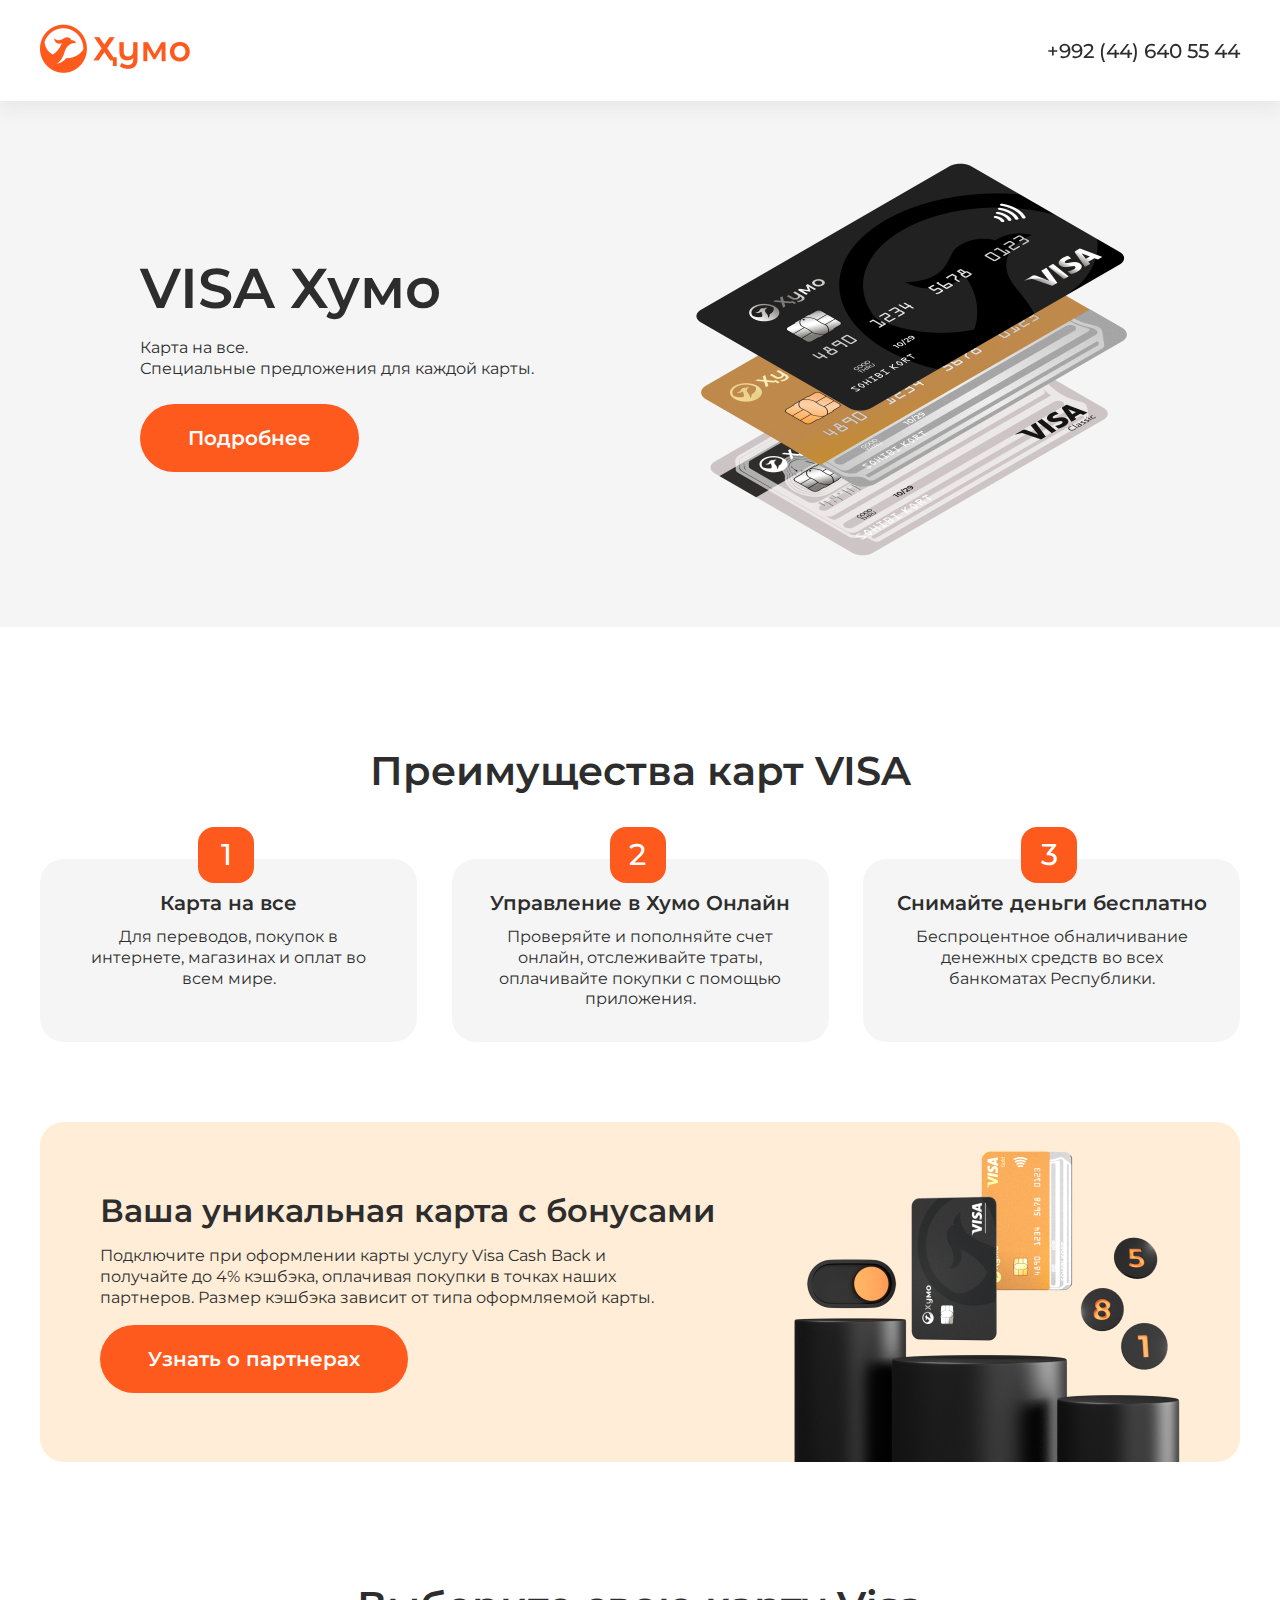
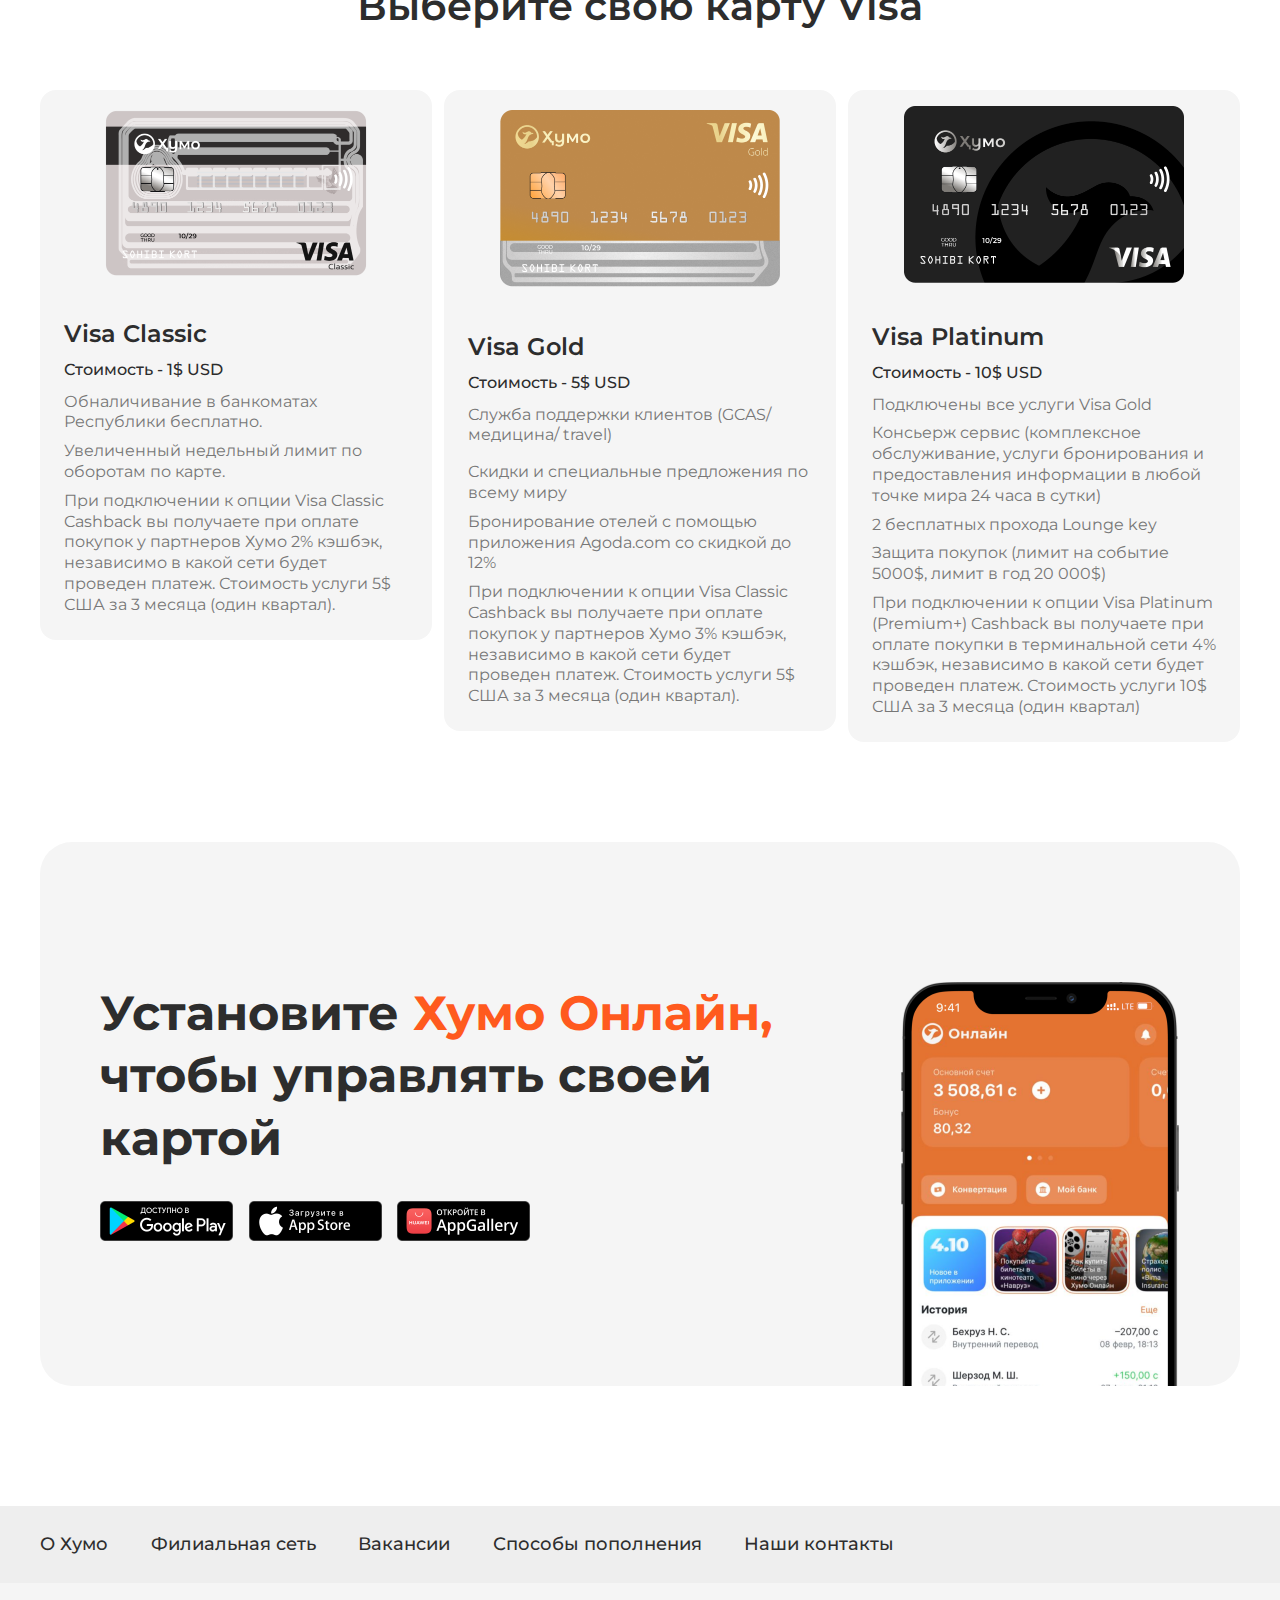
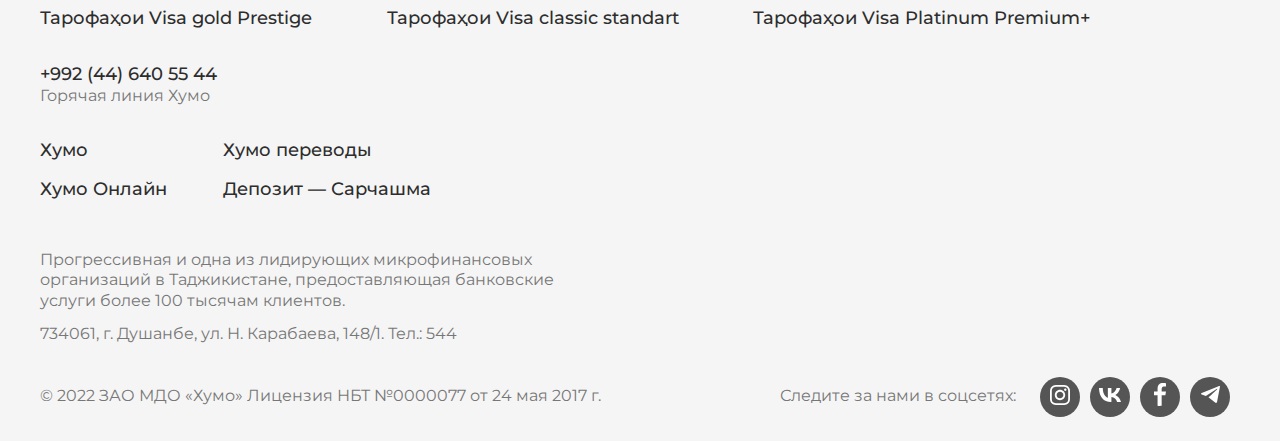
==== commit 42e8b0aa: "finished the footer section" ====
--- a/LandingPages/Visa/src/index.html
+++ b/LandingPages/Visa/src/index.html
@@ -185,6 +185,51 @@
                     <a href="tel:+992446405544" target="_blank" class="footer__phone">+992 (44) 640 55 44</a>
                     <p class="footer__phone-info">Горячая линия Хумо</p>
                 </div>
+
+                <div class="footer__global-links">
+                    <div class="footer__global-links-wrapper">
+                        <div class="footer__global-links-block">
+                            <a href="#" target="_blank" class="footer__global-link">Хумо</a>
+                            <a href="#" target="_blank" class="footer__global-link">Хумо Онлайн</a>
+                        </div>
+                        <div class="footer__global-links-block">
+                            <a href="#" target="_blank" class="footer__global-link">Хумо переводы</a>
+                            <a href="#" target="_blank" class="footer__global-link">Депозит — Сарчашма</a>
+                        </div>
+                    </div>
+                </div>
+
+                <div class="footer__humo-info">
+                    <p class="footer__humo-info-desc">Прогрессивная и одна из лидирующих микрофинансовых организаций в Таджикистане, предоставляющая банковские услуги более 100 тысячам клиентов.</p>
+                    <address class="footer__humo-address">734061, г. Душанбе, ул. Н. Карабаева, 148/1. Тел.: 544</address>
+                </div>
+
+                <div class="footer__social">
+                    <p class="footer__license">© 2022 ЗАО МДО «Хумо» Лицензия НБТ №0000077 от 24 мая 2017 г.</p>
+                    <div class="footer__social-wrapper">
+                        <p class="footer__social-info">Следите за нами в соцсетях:</p>
+                        <div class="footer__social-elem">
+                            <a href="#" target="_blank" class="footer__social-link">
+                                <img src="icons/footer/instagram.svg" alt="instagram" class="footer__social-logo">
+                            </a>
+                        </div>
+                        <div class="footer__social-elem">
+                            <a href="#" target="_blank" class="footer__social-link">
+                                <img src="icons/footer/Vector-1.svg" alt="vk" class="footer__social-logo">
+                            </a>
+                        </div>
+                        <div class="footer__social-elem">
+                            <a href="#" target="_blank" class="footer__social-link">
+                                <img src="icons/footer/Vector-2.svg" alt="facebook" class="footer__social-logo">
+                            </a>
+                        </div>
+                        <div class="footer__social-elem">
+                            <a href="#" target="_blank" class="footer__social-link">
+                                <img src="icons/footer/Vector.svg" alt="telegram" class="footer__social-logo">
+                            </a>
+                        </div>
+                    </div>
+                </div>
             </div>
         </div>
     </footer>
--- a/LandingPages/Visa/src/css/style.css
+++ b/LandingPages/Visa/src/css/style.css
@@ -51,7 +51,7 @@
 
 /* line 19, ../../../OneDrive/Рабочий стол/Humo/LandingPages/Visa/src/scss/blocks/_promo.scss */
 .promo__description {
-  font-size: 18px;
+  font-size: 16px;
   font-weight: 400;
   line-height: 130%;
   color: #2d2d2d;
@@ -182,7 +182,7 @@
 
 /* line 56, ../../../OneDrive/Рабочий стол/Humo/LandingPages/Visa/src/scss/blocks/_advantage.scss */
 .advantage__description {
-  font-size: 18px;
+  font-size: 16px;
   font-weight: 400;
   line-height: 130%;
   color: #2d2d2d;
@@ -222,7 +222,7 @@
 
 /* line 24, ../../../OneDrive/Рабочий стол/Humo/LandingPages/Visa/src/scss/blocks/_bonus.scss */
 .bonus__description {
-  font-size: 18px;
+  font-size: 16px;
   font-weight: 400;
   line-height: 130%;
   color: #2d2d2d;
@@ -425,4 +425,140 @@
   text-decoration: none;
 }
 
+/* line 40, ../../../OneDrive/Рабочий стол/Humo/LandingPages/Visa/src/scss/blocks/__footer.scss */
+.footer__hotline {
+  margin-bottom: 32px;
+}
+
+/* line 44, ../../../OneDrive/Рабочий стол/Humo/LandingPages/Visa/src/scss/blocks/__footer.scss */
+.footer__phone {
+  font-size: 18px;
+  font-weight: 500;
+  line-height: 130%;
+  color: #2d2d2d;
+  text-decoration: none;
+  margin-bottom: 8px;
+}
+
+/* line 50, ../../../OneDrive/Рабочий стол/Humo/LandingPages/Visa/src/scss/blocks/__footer.scss */
+.footer__phone-info {
+  font-size: 16px;
+  font-weight: 400;
+  line-height: 130%;
+  color: #2d2d2d;
+  color: #777777;
+}
+
+/* line 55, ../../../OneDrive/Рабочий стол/Humo/LandingPages/Visa/src/scss/blocks/__footer.scss */
+.footer__global-links {
+  margin-bottom: 32px;
+}
+
+/* line 59, ../../../OneDrive/Рабочий стол/Humo/LandingPages/Visa/src/scss/blocks/__footer.scss */
+.footer__global-links-wrapper {
+  display: flex;
+  align-items: center;
+  justify-content: space-between;
+  max-width: max-content;
+}
+
+/* line 66, ../../../OneDrive/Рабочий стол/Humo/LandingPages/Visa/src/scss/blocks/__footer.scss */
+.footer__global-links-block {
+  display: flex;
+  flex-direction: column;
+  justify-content: space-between;
+  max-width: max-content;
+  margin-right: 56px;
+}
+
+/* line 74, ../../../OneDrive/Рабочий стол/Humo/LandingPages/Visa/src/scss/blocks/__footer.scss */
+.footer__global-link {
+  font-size: 18px;
+  font-weight: 500;
+  line-height: 130%;
+  color: #2d2d2d;
+  text-decoration: none;
+  color: #2d2d2d;
+  display: block;
+  margin-bottom: 16px;
+}
+
+/* line 82, ../../../OneDrive/Рабочий стол/Humo/LandingPages/Visa/src/scss/blocks/__footer.scss */
+.footer__humo-info {
+  margin-bottom: 32px;
+}
+
+/* line 86, ../../../OneDrive/Рабочий стол/Humo/LandingPages/Visa/src/scss/blocks/__footer.scss */
+.footer__humo-info-desc {
+  max-width: 560px;
+  font-size: 16px;
+  font-weight: 400;
+  line-height: 130%;
+  color: #2d2d2d;
+  color: #777777;
+  margin-bottom: 12px;
+}
+
+/* line 93, ../../../OneDrive/Рабочий стол/Humo/LandingPages/Visa/src/scss/blocks/__footer.scss */
+.footer__humo-address {
+  max-width: max-content;
+  font-size: 16px;
+  font-weight: 400;
+  line-height: 130%;
+  color: #2d2d2d;
+  color: #777777;
+  font-style: normal;
+}
+
+/* line 100, ../../../OneDrive/Рабочий стол/Humo/LandingPages/Visa/src/scss/blocks/__footer.scss */
+.footer__social {
+  display: flex;
+  align-items: center;
+  justify-content: space-between;
+}
+
+/* line 106, ../../../OneDrive/Рабочий стол/Humo/LandingPages/Visa/src/scss/blocks/__footer.scss */
+.footer__license {
+  max-width: max-content;
+  font-size: 16px;
+  font-weight: 400;
+  line-height: 130%;
+  color: #2d2d2d;
+  color: #777777;
+}
+
+/* line 112, ../../../OneDrive/Рабочий стол/Humo/LandingPages/Visa/src/scss/blocks/__footer.scss */
+.footer__social-wrapper {
+  display: flex;
+  align-items: center;
+  justify-content: space-between;
+}
+
+/* line 118, ../../../OneDrive/Рабочий стол/Humo/LandingPages/Visa/src/scss/blocks/__footer.scss */
+.footer__social-info {
+  font-size: 16px;
+  font-weight: 400;
+  line-height: 130%;
+  color: #2d2d2d;
+  color: #777777;
+  margin-right: 24px;
+}
+
+/* line 124, ../../../OneDrive/Рабочий стол/Humo/LandingPages/Visa/src/scss/blocks/__footer.scss */
+.footer__social-elem {
+  width: 40px;
+  height: 40px;
+  background-color: #555555;
+  border-radius: 100%;
+  display: flex;
+  align-items: center;
+  justify-content: center;
+  margin-right: 10px;
+}
+
+/* line 135, ../../../OneDrive/Рабочий стол/Humo/LandingPages/Visa/src/scss/blocks/__footer.scss */
+.footer__social-logo {
+  max-width: 22px;
+}
+
 /*# sourceMappingURL=style.css.map */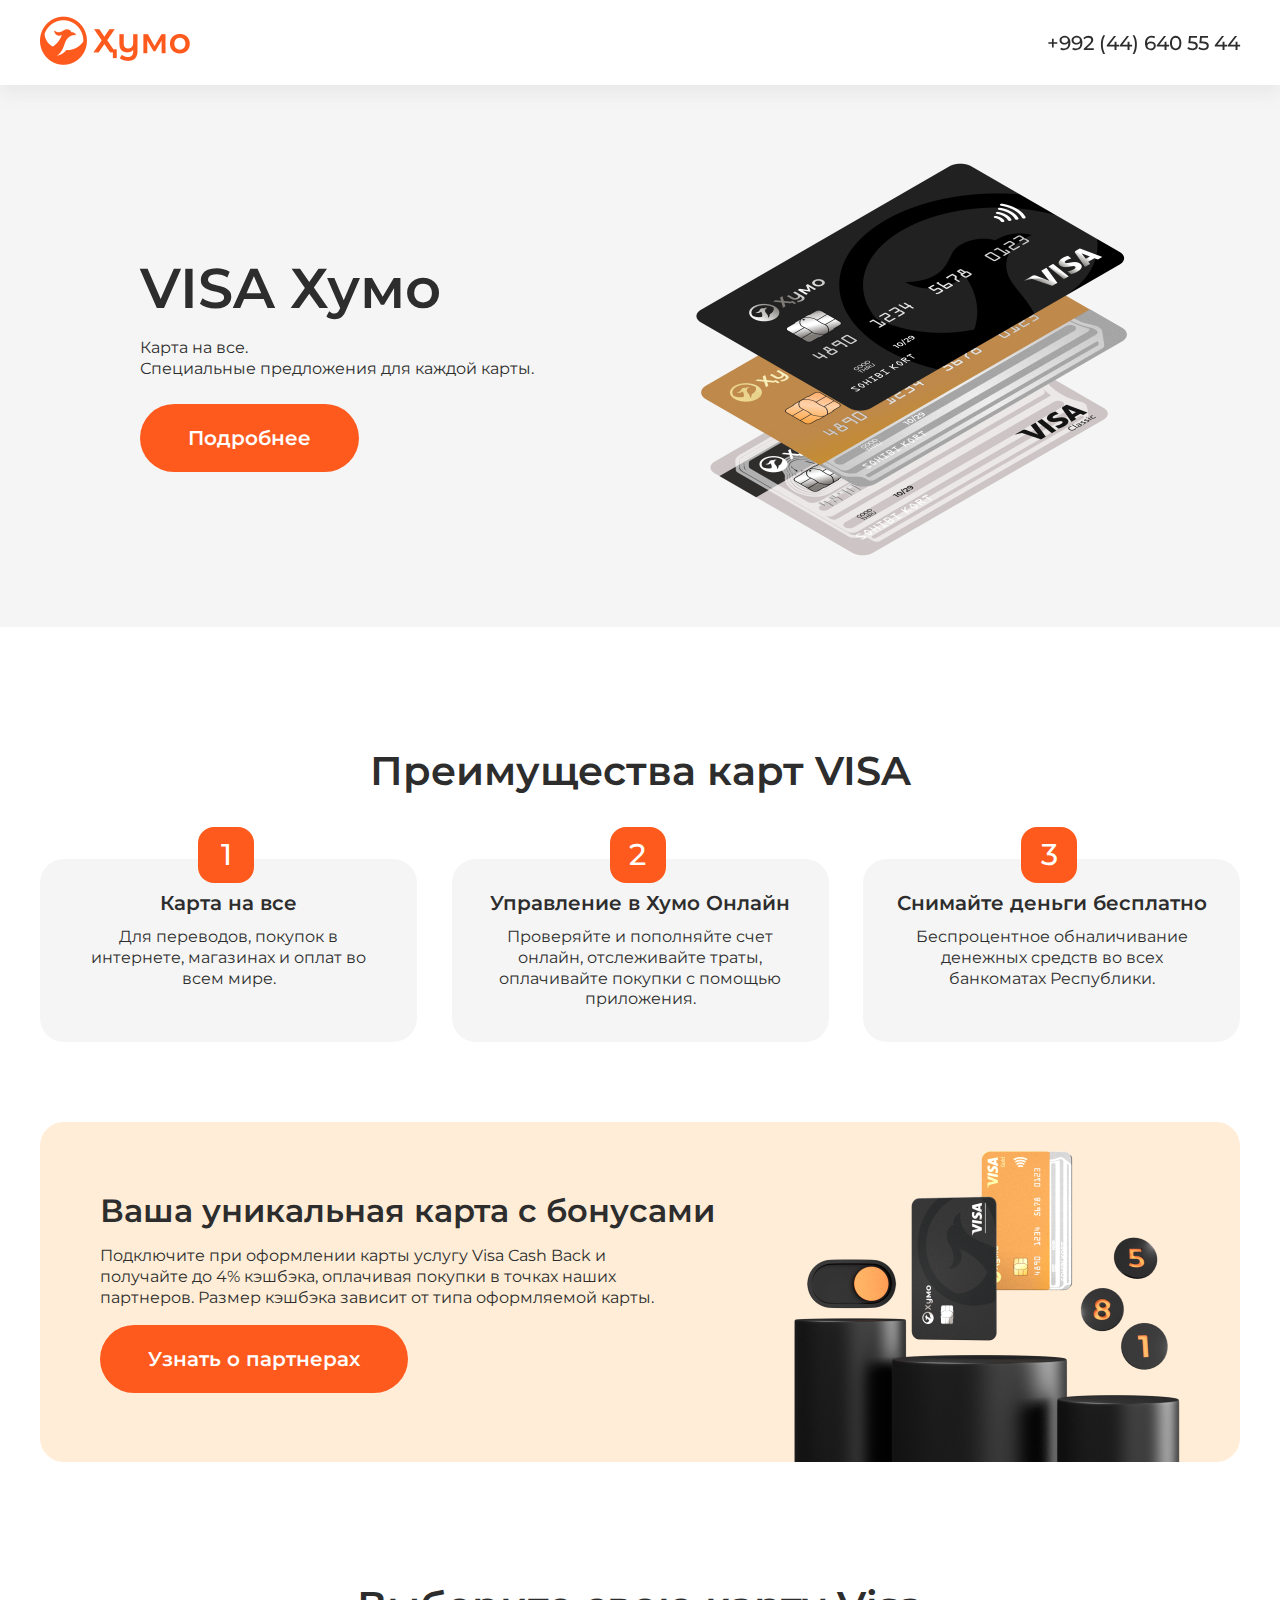
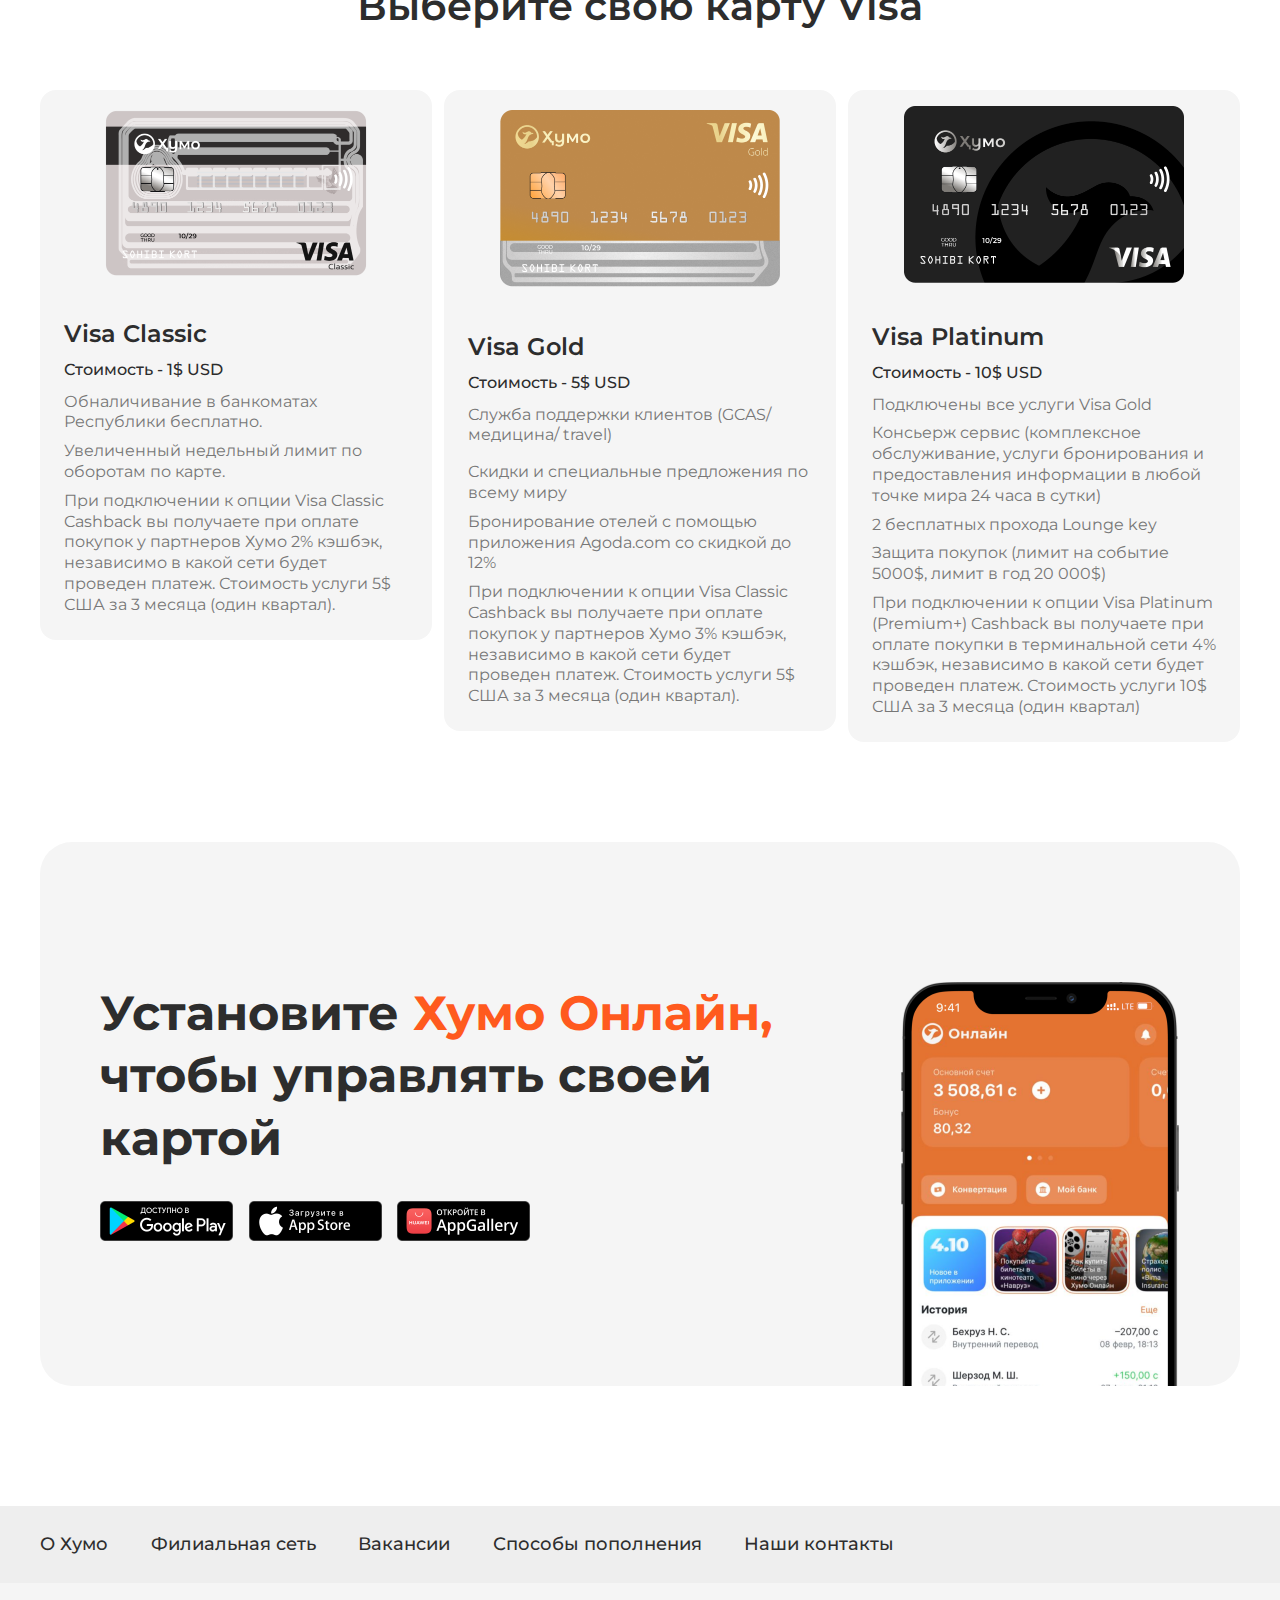
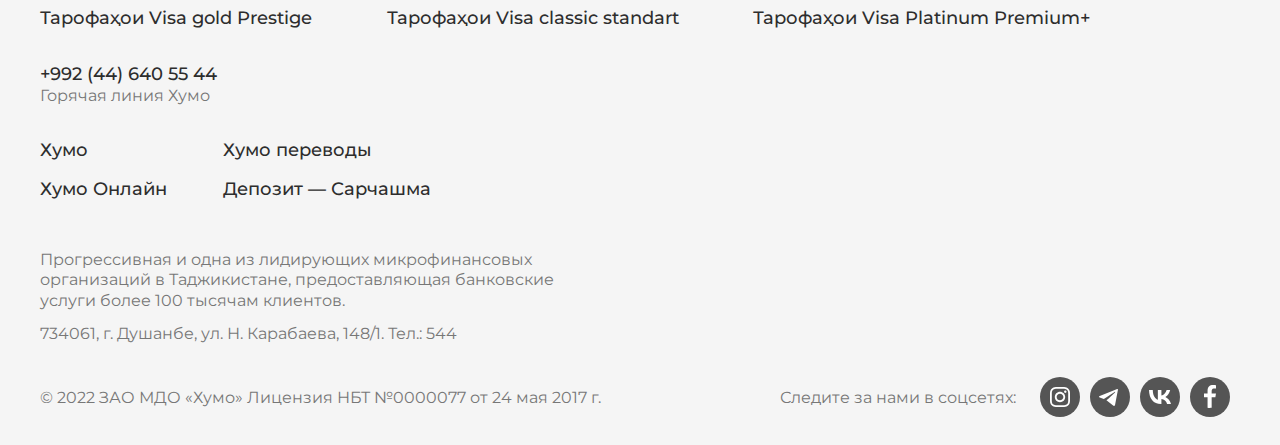
==== commit b2da1fdf: "Added meta tags" ====
--- a/LandingPages/Visa/src/index.html
+++ b/LandingPages/Visa/src/index.html
@@ -4,8 +4,13 @@
     <meta charset="UTF-8">
     <meta http-equiv="X-UA-Compatible" content="IE=edge">
     <meta name="viewport" content="width=device-width, initial-scale=1.0">
-    <meta name="author" content="Nurullaev Mukhammad">
+    <meta name="Author" content="Nurullaev Mukhammad">
+    <meta name="Copyright" content="Humo">
+    <meta name="Address" content="Tajikistan, Dushanbe">
+    <!-- SEO -->
     <meta name="description" content="Landing page Visa Humo">
+    <meta name="keywords" content="cards, visa, humo, humo online">
+    <meta name="robots" content="none">
     <title>Document</title>
     <link rel="stylesheet" href="css/style.css">
     <link rel="preconnect" href="https://fonts.googleapis.com">
@@ -208,24 +213,18 @@
                     <p class="footer__license">© 2022 ЗАО МДО «Хумо» Лицензия НБТ №0000077 от 24 мая 2017 г.</p>
                     <div class="footer__social-wrapper">
                         <p class="footer__social-info">Следите за нами в соцсетях:</p>
-                        <div class="footer__social-elem">
+                        <div class="footer__links-wrapper">
                             <a href="#" target="_blank" class="footer__social-link">
                                 <img src="icons/footer/instagram.svg" alt="instagram" class="footer__social-logo">
                             </a>
-                        </div>
-                        <div class="footer__social-elem">
-                            <a href="#" target="_blank" class="footer__social-link">
-                                <img src="icons/footer/Vector-1.svg" alt="vk" class="footer__social-logo">
-                            </a>
-                        </div>
-                        <div class="footer__social-elem">
-                            <a href="#" target="_blank" class="footer__social-link">
-                                <img src="icons/footer/Vector-2.svg" alt="facebook" class="footer__social-logo">
-                            </a>
-                        </div>
-                        <div class="footer__social-elem">
-                            <a href="#" target="_blank" class="footer__social-link">
-                                <img src="icons/footer/Vector.svg" alt="telegram" class="footer__social-logo">
+                            <a href="#" target="_blank" class="footer__social-link">
+                                <img src="icons/footer/telegram.svg" alt="telegram" class="footer__social-logo">
+                            </a>
+                            <a href="#" target="_blank" class="footer__social-link">
+                                <img src="icons/footer/vk.svg" alt="vk" class="footer__social-logo">
+                            </a>
+                            <a href="#" target="_blank" class="footer__social-link">
+                                <img src="icons/footer/facebook.svg" alt="facebook" class="footer__social-logo">
                             </a>
                         </div>
                     </div>
--- a/LandingPages/Visa/src/css/style.css
+++ b/LandingPages/Visa/src/css/style.css
@@ -88,7 +88,7 @@
 
 /* line 9, ../../../OneDrive/Рабочий стол/Humo/LandingPages/Visa/src/scss/blocks/_header.scss */
 .menu__wrapper {
-  padding: 24px 0;
+  padding: 16px 0;
   display: flex;
   justify-content: space-between;
   align-items: center;
@@ -545,20 +545,9 @@
 }
 
 /* line 124, ../../../OneDrive/Рабочий стол/Humo/LandingPages/Visa/src/scss/blocks/__footer.scss */
-.footer__social-elem {
-  width: 40px;
-  height: 40px;
-  background-color: #555555;
-  border-radius: 100%;
-  display: flex;
-  align-items: center;
-  justify-content: center;
+.footer__social-logo {
+  max-width: 40px;
   margin-right: 10px;
 }
 
-/* line 135, ../../../OneDrive/Рабочий стол/Humo/LandingPages/Visa/src/scss/blocks/__footer.scss */
-.footer__social-logo {
-  max-width: 22px;
-}
-
 /*# sourceMappingURL=style.css.map */